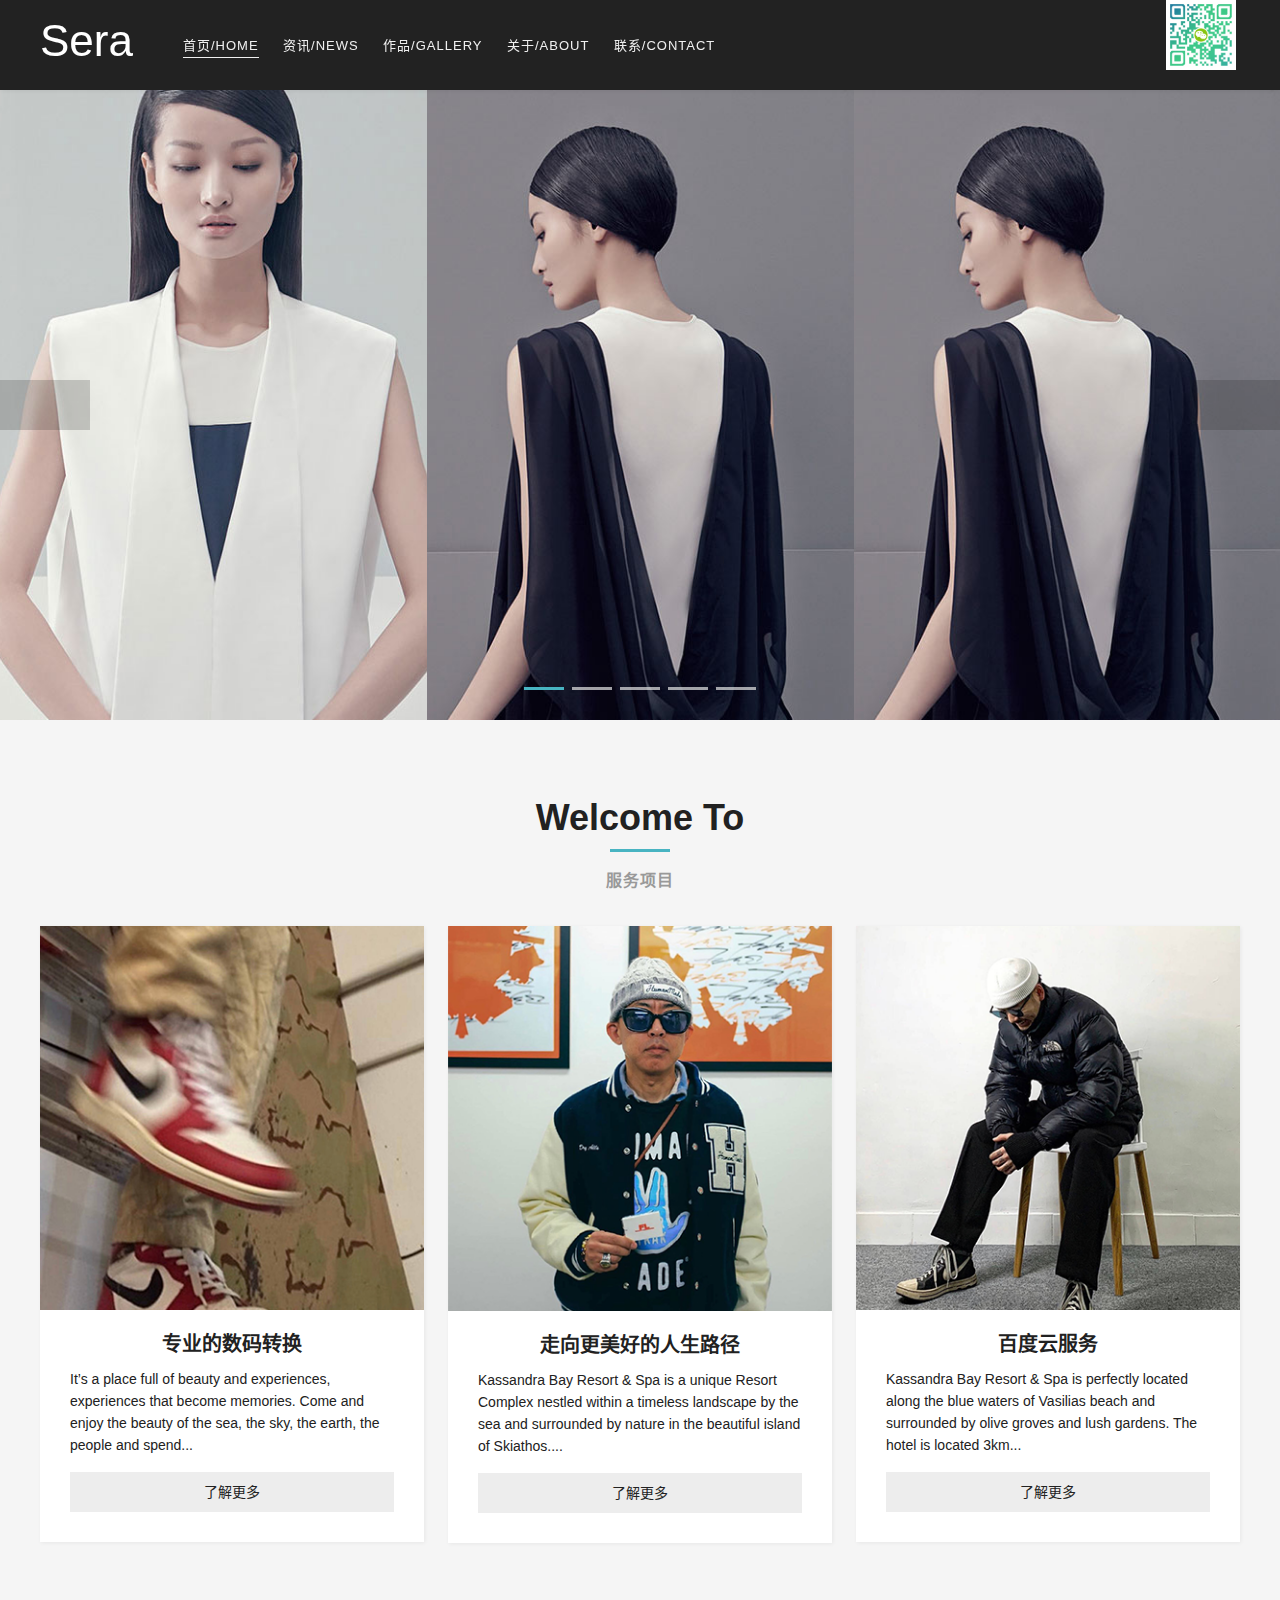
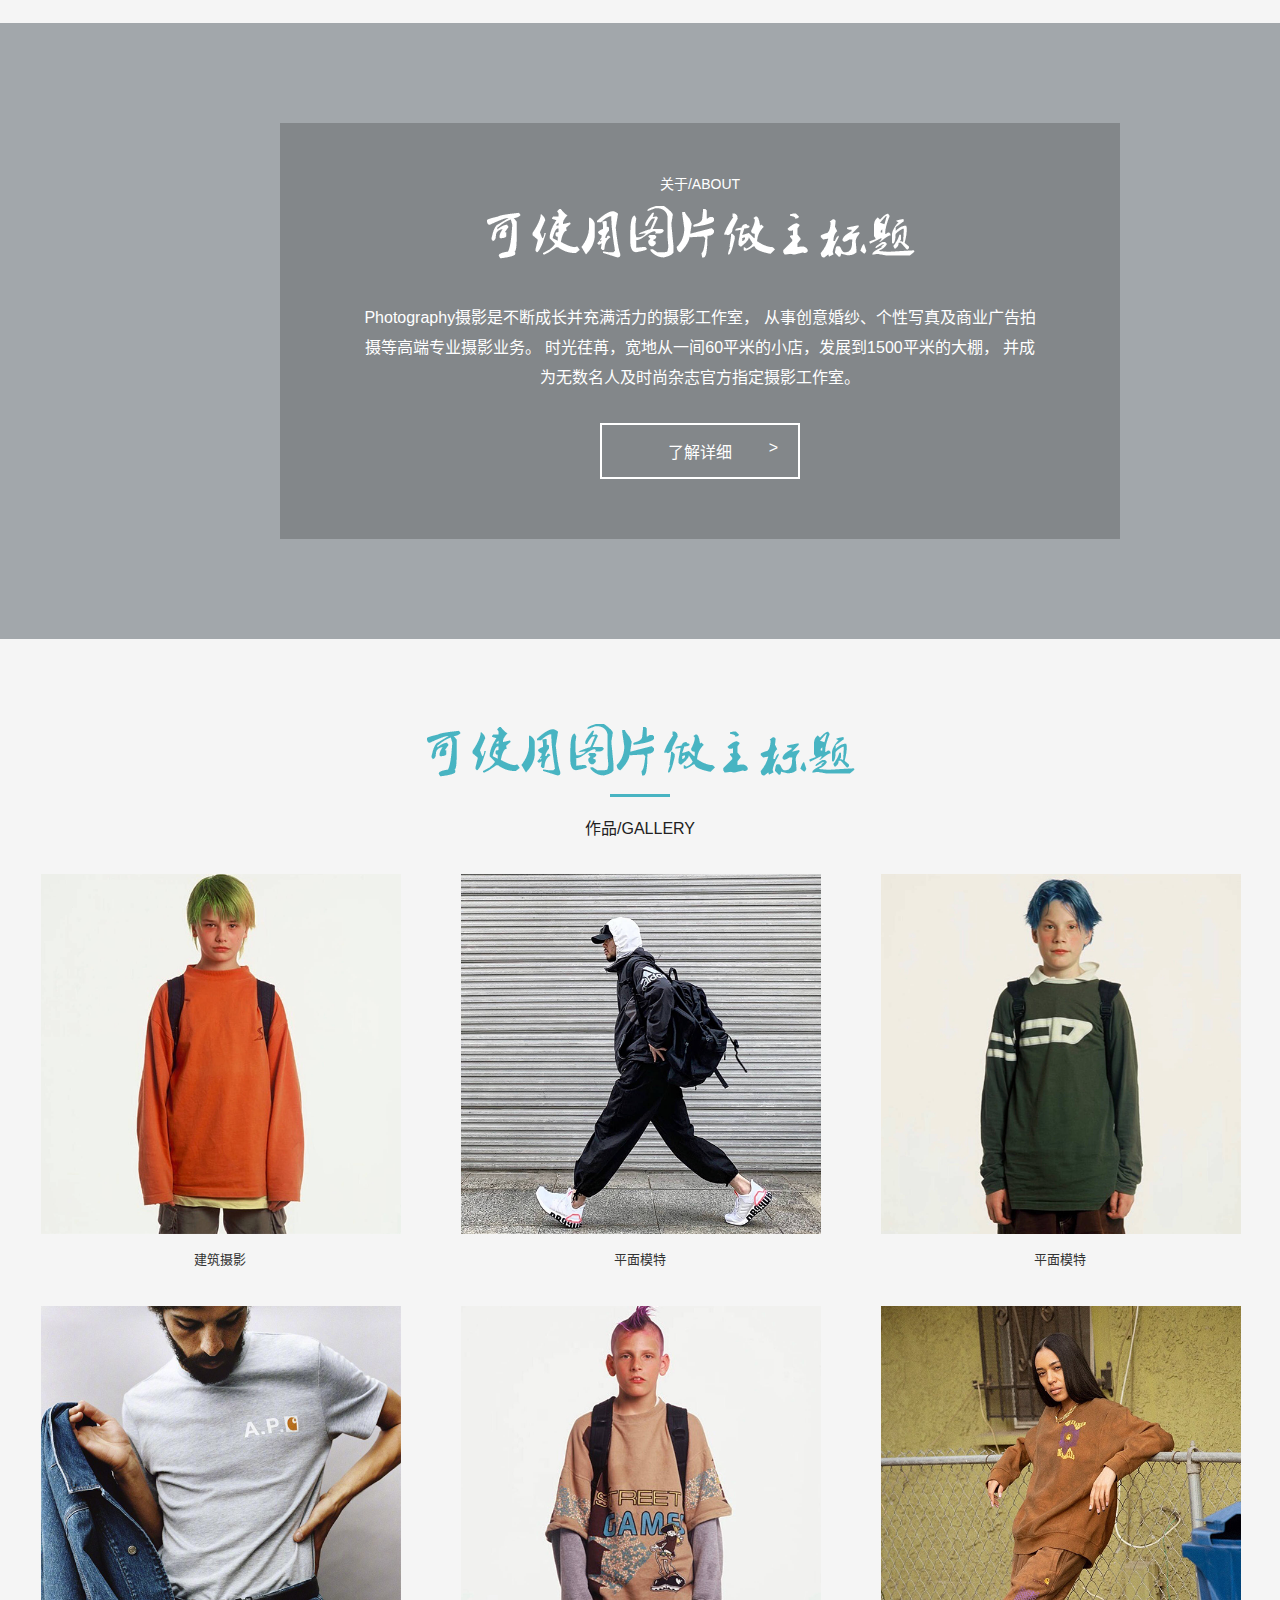
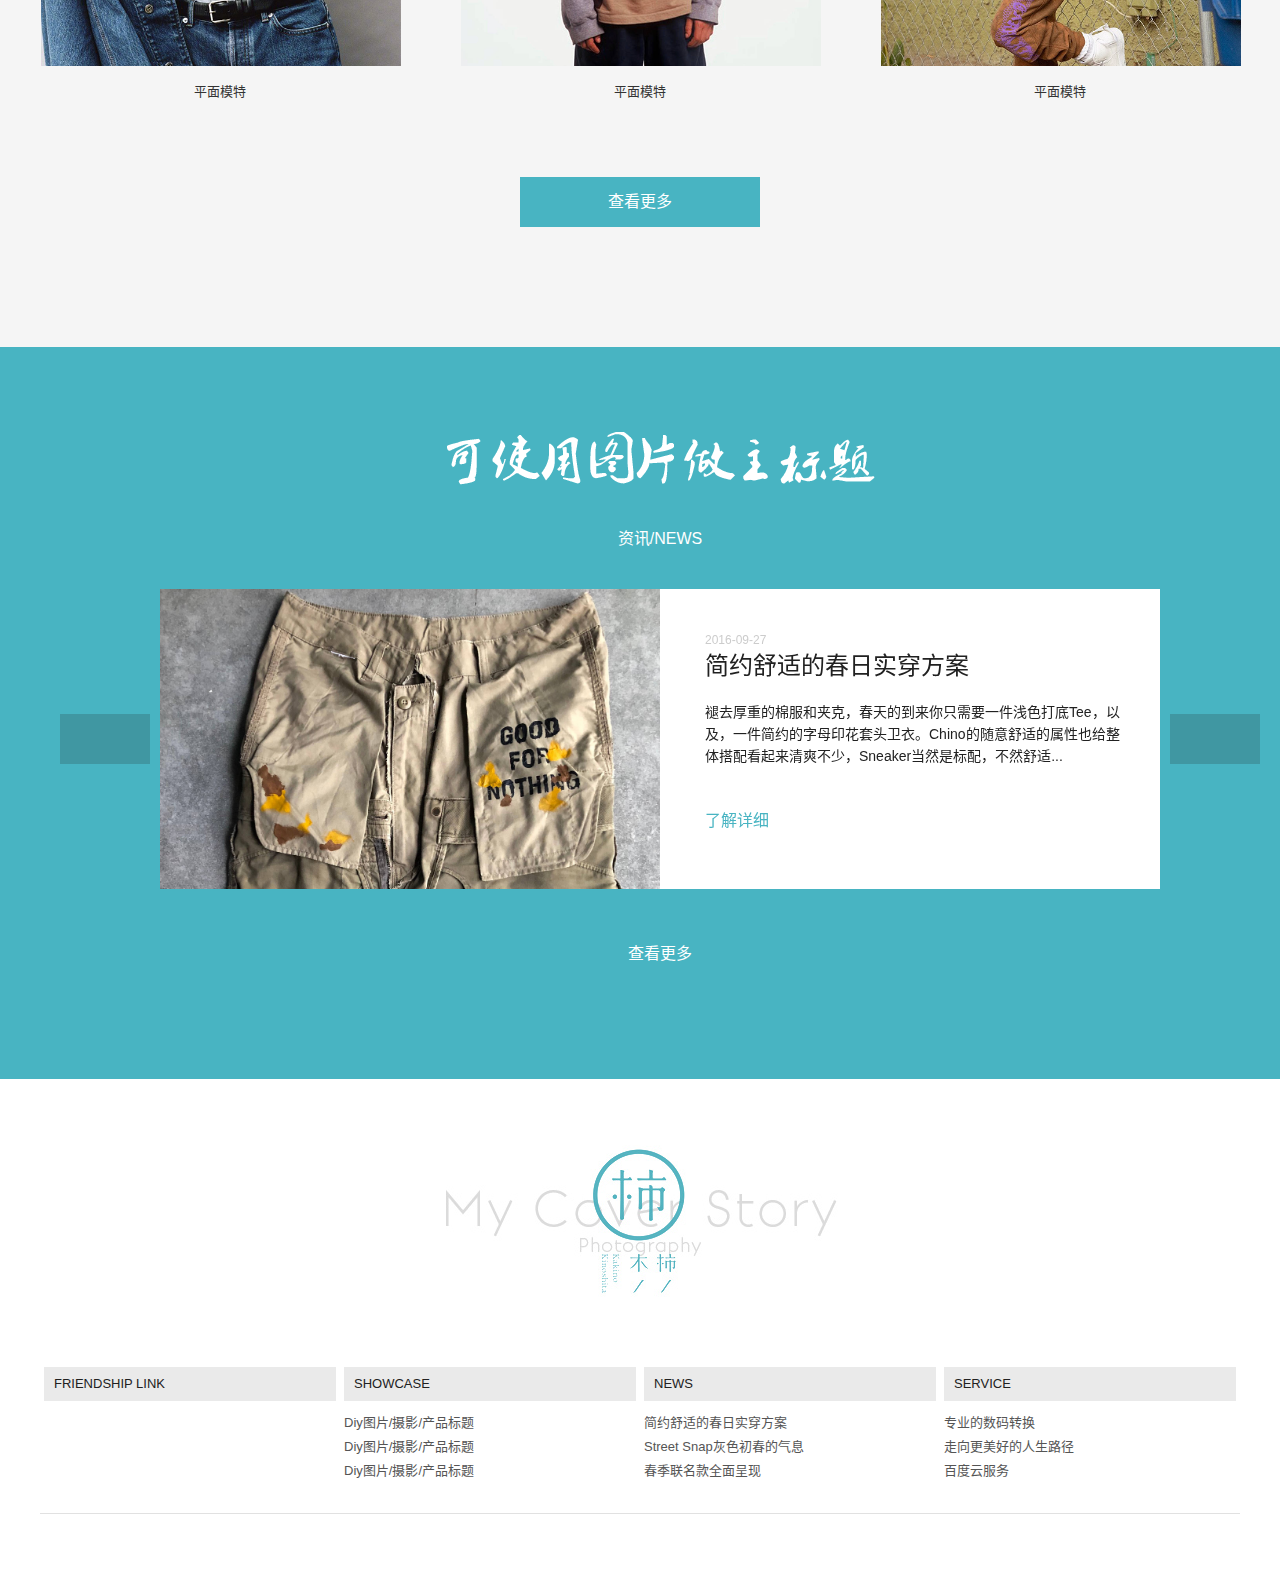
==== index.htm @ 447a681f "11" ====
<html>
	<!DOCTYPE html>
	<html lang="zh-cn">

	<head>
		<meta charset="utf-8">
		<meta content="telephone=no" name="format-detection" />
		<meta content="email=no" name="format-detection" />
		<meta name="apple-mobile-web-app-capable" content="yes" />
		<meta name="generator" content="Maker Cloud">
		<meta name="viewport" content="width=device-width, initial-scale=1.0, minimum-scale=1.0, maximum-scale=1.0, user-scalable=no" />
		<title>响应式服装广告设计模特艺术展示类(自适应手机端)</title>
		<meta name="description" content="">
		<meta name="keywords" content="">
		<meta name="author" content="order by dede58.com" />
		<link rel="shortcut icon" href="favicon.ico" />
		<link rel="stylesheet" href="style/style.css">
		<link rel="stylesheet" href="style/slick.css">
		<style type="text/css">
			a,
			.section_title_1 .setting span,
			a.more,
			.side_box .section_title_1>p,
			.form .section_title_1>p,
			.catg_hide p,
			.list_text a:hover p,
			.catg_name a:hover,
			.foot_extend a:hover,
			.gallery_box:hover span {
				color: #48b4c2;
			}
			
			.section_title_1 .setting span:after,
			.btn_1 a:hover,
			.catg_hide,
			a.btn_contact:hover,
			.form input:focus,
			.form textarea:focus {
				border-color: #48b4c2;
			}
			
			.home .section_title_3>p:after,
			.home .section_title_1>p:after,
			.slick-dots li.slick-active button,
			.alpha_bg,
			.btn_1 a:after,
			.gallery_box:hover:before,
			.btn_2 a,
			.catg_name a.on,
			a.btn_2:before,
			.page_on a,
			a.btn_contact:hover,
			.formBtn button:hover,
			.service_box_text p a:hover {
				background-color: #48b4c2;
			}
			
			.header {
				background-color: #222;
			}
			
			.nav li a,
			.header_info p,
			.header_info p a {
				color: #f0f0f0;
			}
			
			.on a {
				border-color: #f0f0f0;
			}
		</style>
		<script src="js/jquery1.9.js"></script>
		<script src="js/slick.min.js"></script>
		<script src="js/scrollReveal.js"></script>
		<script src="js/main.js"></script>
		<!--[if IE 8]>
	<script src="js/skin/js/background-size.js"></script>	<script src="js/skin/js/selectivizr.js"></script>	<![endif]-->

	</head>

	<body>
		<div class="slider">
			<div class="item" style="background-image: url(images/1-16092G514380-L.jpg)">
				<a target="_blank" href=""></a>
			</div>
			<div class="item" style="background-image: url(images/1-16092G513550-L.jpg)">
				<a target="_blank" href=""></a>
			</div>
			<div class="item" style="background-image: url(images/1-16092G513550-L.jpg)">
				<a target="_blank" href=""></a>
			</div>
			<div class="item" style="background-image: url(images/1-16092G514190-L.jpg)">
				<a target="_blank" href=""></a>
			</div>
			<div class="item" style="background-image: url(images/1-16092G513550-L.jpg)">
				<a target="_blank" href=""></a>
			</div>
		</div>
		<!-- 幻灯片结束 -->

		<div class="header">

			<div class="nav">
				<div class="logo">
					<a href="index.htm"><!--<img src="images/logo.png">-->
						<p style="font-size: 44px;font-family: arial;color: #fff;margin-top: 30px;">Sera</p>
					</a>
				</div>
				<div class="nav_icon"></div>
				<div class="side_close"></div>
				<ul>
					<li class='on'>
						<a href="index.htm" target="_self">首页/HOME</a>
					</li>

					<li>
						<a href="index-1.htm" target="_self">资讯/NEWS</a>
					</li>

					<li rel='dropmenu2'>
						<a href="index-2.htm" target="_self">作品/GALLERY</a>
					</li>

					<li rel='dropmenu3'>
						<a href="index-3.htm" target="_self">关于/ABOUT</a>
					</li>

					<li>
						<a href="index-4.htm" target="_self">联系/CONTACT</a>
					</li>

					<li>
						<a style="color: #48b4c2;" href="#"></a>
					</li>
				</ul>
				<div class="header_info">
					<p><img src="images/code.jpg" /></p>
				</div>
			</div>
		</div>
		<div class="h_100"></div>

		<div class="content">
			<div class="section home">
				<div class="section_title_1" data-scroll-reveal>
					<p>Welcome To</p>
					<div class="setting">
						<p>服务项目</p>
					</div>
				</div>
				<div class="service_box" data-scroll-reveal> <img src="images/1.png">
					<div class="service_box_text">
						<h4>专业的数码转换</h4>
						<p>It’s a place full of beauty and experiences, experiences that become memories. Come and enjoy the beauty of the sea, the sky, the earth, the people and spend...
							<a href="6.html">了解更多</a>
						</p>
					</div>
				</div>
				<div class="service_box" data-scroll-reveal> <img src="images/2.png">
					<div class="service_box_text">
						<h4>走向更美好的人生路径</h4>
						<p>Kassandra Bay Resort & Spa is a unique Resort Complex nestled within a timeless landscape by the sea and surrounded by nature in the beautiful island of Skiathos....
							<a href="7.html">了解更多</a>
						</p>
					</div>
				</div>
				<div class="service_box" data-scroll-reveal> <img src="images/12.png">
					<div class="service_box_text">
						<h4>百度云服务</h4>
						<p>Kassandra Bay Resort & Spa is perfectly located along the blue waters of Vasilias beach and surrounded by olive groves and lush gardens. The hotel is located 3km...
							<a href="8.html">了解更多</a>
						</p>
					</div>
				</div>
			</div>
			<!-- section结束 -->

			<!-- 关于 -->
			<div class="section_2 home home_about">
				<div class="bg_blur" style="background-image:url(images/about.jpg)" data-parallax-background "-inertia=-0.3-" 0.3 ""></div>
				<div class="section_2_cell">
					<div class="section_2_left">
						<div class="section_title_2" data-scroll-reveal>
							<p>关于/ABOUT</p>
							<div class="setting"><img src="images/title1.png" /></div>
						</div>
						<div class="section_2_brief" data-scroll-reveal>
							<p>Photography摄影是不断成长并充满活力的摄影工作室， 从事创意婚纱、个性写真及商业广告拍摄等高端专业摄影业务。 时光荏苒，宽地从一间60平米的小店，发展到1500平米的大棚， 并成为无数名人及时尚杂志官方指定摄影工作室。</p>
						</div>
						<div class="btn_1">
							<a href="index-3.htm">了解详细</a>
						</div>
					</div>
				</div>
			</div>
			<!-- section2结束 -->

			<!-- 画廊 -->

			<div class="section home">
				<div class="section_title_1" data-scroll-reveal="" data-scroll-reveal-id="7" data-scroll-reveal-initialized="true" data-scroll-reveal-complete="true">
					<p><img src="images/title2.png"></p>
					<div class="setting">作品/GALLERY</div>
				</div>
				<div class="gallery_list" data-scroll-reveal="" data-scroll-reveal-id="8" data-scroll-reveal-initialized="true" data-scroll-reveal-complete="true">
					<div class="gallery_box"> <img src="images/124.png"> <span>建筑摄影</span>
						<a href="17.html"></a>
					</div>
					<div class="gallery_box"> <img src="images/2544.png"> <span>平面模特</span>
						<a href="16.html"></a>
					</div>
					<div class="gallery_box"> <img src="images/4547.png"> <span>平面模特</span>
						<a href="15.html"></a>
					</div>
					<div class="gallery_box"> <img src="images/7877.png"> <span>平面模特</span>
						<a href="14.html"></a>
					</div>
					<div class="gallery_box"> <img src="images/74567.png"> <span>平面模特</span>
						<a href="13.html"></a>
					</div>
					<div class="gallery_box"> <img src="images/78744.png"> <span>平面模特</span>
						<a href="11.html"></a>
					</div>
				</div>
				<div class="btn_2">
					<a href="index-2.htm">查看更多</a>
				</div>
			</div>
			<!-- 新闻 -->

			<div class="section_2 bg_light home">
				<div class="alpha_bg" style="background-image:url(images/1.jpg)" data-parallax-background "-inertia=-0.2-" 0.2 ""></div>
				<div class="section_2_cell">
					<div class="section_title_3" data-scroll-reveal>
						<p><img src="images/title1.png" /></p>
						<div class="setting">资讯/NEWS</div>
					</div>
					<div id="news_slider" style="height:300px;" class="owl-carousel" data-scroll-reveal>
						<div class="list_item">
							<div class="list_text">
								<p class="time_1">2016-09-27</p>
								<a href="12.html">
									<p class="list_title">简约舒适的春日实穿方案</p>
								</a>
								<div class="list_brief">
									<p>褪去厚重的棉服和夹克，春天的到来你只需要一件浅色打底Tee，以及，一件简约的字母印花套头卫衣。Chino的随意舒适的属性也给整体搭配看起来清爽不少，Sneaker当然是标配，不然舒适...
								</div>
								<div class="more_2">
									<a href="12.html">了解详细</a>
								</div>
							</div>
							<div class="list_img">
								<a href="12.html"><img src="images/424.jpg"></a>
							</div>
						</div>
						<!-- item-end -->
						<div class="list_item">
							<div class="list_text">
								<p class="time_1">2016-09-27</p>
								<a href="10.html">
									<p class="list_title">Street Snap灰色初春的气息</p>
								</a>
								<div class="list_brief">
									<p>如果说初春是万物复苏，太鲜艳太春天的颜色巴打驾驭不了，那么刚刚好的灰色给即将来临的暖春做了一道铺垫，一样不冷也不热的颜色穿上身上也会觉得十分舒适。 除了黑白两色，就...
								</div>
								<div class="more_2">
									<a href="10.html">了解详细</a>
								</div>
							</div>
							<div class="list_img">
								<a href="10.html"><img src="images/425.jpg"></a>
							</div>
						</div>
						<!-- item-end -->
						<div class="list_item">
							<div class="list_text">
								<p class="time_1">2016-09-27</p>
								<a href="9.html">
									<p class="list_title">春季联名款全面呈现</p>
								</a>
								<div class="list_brief">
									<p>Vans Liberty 2015 年春季联名款已全面呈现，此次Liberty 和Vans 的春季联名更加迎合季节特点，此次系列依然用了Vans的经典鞋型Era、Authentic和Slip-On 作为蓝本打造，搭配出四双鞋款，其中两双...
								</div>
								<div class="more_2">
									<a href="9.html">了解详细</a>
								</div>
							</div>
							<div class="list_img">
								<a href="9.html"><img src="images/4254.jpg"></a>
							</div>
						</div>
						<!-- item-end -->
					</div>
					<div class="btn_2">
						<a href="index-1.htm">查看更多</a>
					</div>
				</div>
				<!-- section2结束 -->
			</div>
		</div>

		<!-- END -->
		<div class="footer">
			<div class="footer_cell">

				<div class="foot_extend cf">
					<div class="foot_img">
						<!--下面img标签里填写底部图片地址-->
						<img src="images/dd.jpg" />
					</div>

					<!--修改下方每个条目href的#可跳转链接地址   如果只有3列，修改for4为for3-->
					<div class="foot_box for4">
						<p>FRIENDSHIP LINK</p>

					</div>
					<div class="foot_box for4">
						<p>SHOWCASE</p>
						<a href="17.html">Diy图片/摄影/产品标题</a>
						<a href="16.html">Diy图片/摄影/产品标题</a>
						<a href="15.html">Diy图片/摄影/产品标题</a>

					</div>
					<div class="foot_box for4">
						<p>NEWS</p>
						<a href="12.html">简约舒适的春日实穿方案</a>
						<a href="10.html">Street Snap灰色初春的气息</a>
						<a href="9.html">春季联名款全面呈现</a>

					</div>
					<div class="foot_box for4">
						<p>SERVICE</p>
						<a href="6.html">专业的数码转换</a>
						<a href="7.html">走向更美好的人生路径</a>
						<a href="8.html">百度云服务</a>

					</div>
				</div>

			</div>

		</div>
		<script type='text/javascript' src="js/smoothscroll.js"></script>

	</body>

	</html>
---- style/style.css ----
/* 织梦58（dede58.com）做最好的织梦整站模板下载网站 */
@charset "utf-8";
@font-face {
	font-family: 'tt';
	src: url('tt7.woff') format('woff');
}
/*@font-face { 
	font-family: 'blank'; 
	src:url('shua.woff') format('woff');
}*/
.gallery_box>span i, .title_3 i {
	display: none;
}
* {
	margin: 0;
	padding: 0
}
img {
	border: none;
	border: 0;
	vertical-align: middle;
	max-width: 100%;
	max-height: 100%
}
iframe {
	max-width: 100%;
	margin: 20px 0;
}
@media (max-width: 1023px) {
iframe {
	height: auto;
	width: auto;
}
}
html {
	font-size: 100%
}
body {
	position: relative;
	color: #212121;
	font-family: 'tt', Arial, '微软雅黑';
	background-color: #f5f5f5;
}
ul {
	list-style-type: none;
}
a {
	color: #4f79c5;
	text-decoration: none;
	border: none;
}
p {
	font-size: 14px;
	line-height: 22px;
}
h2 {
	font-size: 36px;
	line-height: 48px;
}
h3 {
	font-size: 30px;
	line-height: 40px;
}
h4 {
	font-size: 25px;
	line-height: 28px;
}
h5 {
	font-size: 18px;
	line-height: 22px;
}
 @media screen and (max-width: 960px) {
h2 {
	font-size: 24px;
	line-height: 24px;
}
h3 {
	font-size: 18px;
	line-height: 18px;
}
h4 {
	font-size: 16px;
	line-height: 16px;
}
h5 {
	font-size: 14px;
	line-height: 16px;
}
}
pre {
	white-space: pre-wrap!important;
}
.content {
	position: relative;
	margin: 0 auto;
	margin-top: 30px;
	/*background-color: #ccc;*/
	box-sizing: border-box;
}
.h_100 {
	position: relative;
	height: 90px;/*display: none;*/
}
.slider~.h_100 {
	display: none;
}
/*--------------------------------------------slider----------------------------------------------*/
.slider {
	margin-top: 90px;
}
.slider .item {
	position: relative;
	background: #ccc;
	color: #FFF;
	text-align: center;
	background-size: cover;
	background-position: 50%;/*transition: 0.4s;*/
}
.slider .item {
	transition: 0.4s;/*	-webkit-filter: contrast(1);
	-ms-filter: contrast(1);
	filter: contrast(1);*/
}
.slider .item:hover {
	-webkit-filter: contrast(1.2);
	-ms-filter: contrast(1.2);
	filter: contrast(1.2);
}
.slider .item a {
	position: absolute;
	width: 100%;
	height: 100%;
	left: 0;
	top: 0;
	background-color: #fff;
	opacity: 0;
	filter: Alpha(opacity=0);
	z-index: 8;
}
.slider .item span {
	display: none;
	position: absolute;
	bottom: 100px;
	left: 0;
	width: 100%;
	text-align: center;
	color: #ccc;
	font-size: 30px;
	font-family: "tt", Arial, 'MingLiU', '微软雅黑';
}
.slick-prev, .slick-next {
	position: absolute;
	width: 90px;
	height: 50px;
	top: 50%;
	margin-top: -25px;
	overflow: hidden;
	text-indent: 999px;
	background: transparent;
	border: none;
	outline: none;
	z-index: 10;
	cursor: pointer;/*display: none;*/
}
.slick-prev {
	left: 0;
	background-image: url(../images/s_prev2.png)\9;
}
.slick-next {
	right: 0;
	background-image: url(../images/s_next2.png)\9;
}
.slick-prev:before, .slick-next:before {
	content: "";
	position: absolute;
	width: 100%;
	height: 100%;
	top: 0;
	left: 0;
	top: -17px\0;
	background-size: 100%;
	background-position: 0;
	z-index: 9;
}
.slick-prev:before {
	background-image: url(../images/s_prev.png);
}
.slick-next:before {
	background-image: url(../images/s_next.png);
}
.slick button {
	border: 0;
}
.slick-prev:after, .slick-next:after {
	content: "";
	display: none\9;
	position: absolute;
	background-color: #212121;
	width: 100%;
	height: 100%;
	top: 0;
	left: 0;
	opacity: 0.2;
	transition: 0.4s;
	z-index: 0;
}
.slick-dots {
	position: absolute;
	width: 100%;
	text-align: center;
	bottom: 20px;
}
.slick-dots li {
	display: inline-block;
	margin: 0 4px;
	padding: 10px 0;
}
.slick-dots li button {
	position: relative;
	text-indent: 999px;
	width: 40px;
	height: 3px;
	top: 0;
	font-size: 0;
	background: transparent;
	border: none;
	outline: none;
	background-color: #e6e6e6;
	opacity: 0.7;
	filter: Alpha(opacity=70);
	cursor: pointer;
	transition: 0.3s;
}
.slick-dots li.slick-active button {
	opacity: 1;
	background-color: #4f79c5;
	filter: Alpha(opacity=100);
}
 @media screen and (min-width: 1024px) {
.slick-prev:hover:after, .slick-next:hover:after {
	opacity: 0.8;
	filter: Alpha(opacity=80);
}
.slick-dots:hover li button {
	height: 12px;
	top: -4px;
}
}
/*--------------------------------------------头部---------------------------------------------*/
.header {
	position: fixed;
	top: 0;
	left: 0;
	height: 90px;
	width: 100%;
	background-color: #f7f7f8;
	/*border-bottom: 1px solid #ccc;*/
	/*border-bottom: 1px solid rgba(0,0,0,.09);*/
	box-shadow: 1px 1px 4px rgba(11,11,11,.06);
	color: #fff;
	z-index: 99;/*transition: 0.4s;*/
	/*-webkit-transform: translateZ(0);*/
}
.nav {
	position: relative;
	width: 1200px;
	height: 90px;
	line-height: 90px;
	margin: 0 auto;
	z-index: 999;
}
.logo {
	position: relative;
	left: 0;
	top: 0;
	height: 90px;
	float: left;
}
.logo img {
	max-height: 70%;
}
.nav ul {
	position: relative;
	left: 50px;
	float: left;
	z-index: 999;/*-webkit-transform: translateZ(0);*/
}
.nav li {
	position: relative;
	display: inline;
	padding-right: 20px;
	z-index: 999;
}
.nav li a {
	position: relative;
	font-size: 13px;
	color: #000;
	letter-spacing: 1px;
	opacity: 1;
	/*transition: 0.4s;*/
	padding-bottom: 4px;
	font-family: 'blank', 'tt', Arial, '微软雅黑';
	z-index: 999;
}
.on a {
	border-bottom: 1px solid #fff;
}
/*.nav li:after{
	content: "";
	display: inline;
	position: absolute;
	top: 50%;right: 8px;
	width: 1px;height: 12px;
	margin-top: -6px;
	background-color: #a3a3a8;
	opacity: 0.4;
	filter: Alpha(Opacity=40);
}
.nav li:last-child:after{
	display: none;
}*/

.header_info {
	position: absolute;
	right: 4px;
}
.header_info img {
	max-height: 70px;
}
.header_info p {
	line-height: 90px;
	font-size: 12px;
	color: #999;
	font-family: 'blank', 'tt', Arial, '微软雅黑';
	font-weight: 700;
}
.header_info a {
	color: #212121;
	padding: 2px 0;
	border-bottom: 1px solid #fff;
}
.side_close {
	display: none;
	position: fixed;
	right: 0;
	left: 0;
	top: 0;
	bottom: 0;
	background-image: url(../images/btn_side-close.png);
	background-repeat: no-repeat;
	background-position: 95% 2%;
	background-color: rgba(0,0,0,.9);
	z-index: 998;
	-webkit-transform: translateZ(0);
	transition: 0s;
}
.nav_icon {
	display: none;
	position: absolute;
	right: 10px;
	top: 0;
	width: 50px;
	height: 50px;
	background-image: url(../images/nav-icon.png);
	background-repeat: no-repeat;
	background-size: 100%;
	z-index: 99;
}
 @media screen and (min-width: 1024px) {
.nav li a:hover {
	opacity: 0.4;
	filter: Alpha(opacity=40);
}
}
/*--------------------------------------------服务----------------------------------------------*/
.section {
	position: relative;
	width: 1200px;
	margin: 50px auto;
	margin-bottom: 60px;
}
.section_title_1 {
	position: relative;
	margin: 10px 0;
	box-sizing: border-box;
}
.section_title_1 .setting {
	position: relative;
	padding: 4px 0;
	margin-bottom: 20px;
}
.section_title_1 .setting span {
	position: relative;
	color: #4f79c5;
	font-size: 30px;
	font-family: "tt", Arial, 'MingLiU';/*text-transform: uppercase;*/
}
.section_title_1 .setting span:after {
	content: "";
	display: block;
	position: absolute;
	padding: 4px 0;
	width: 100%;
	border-bottom: 1px solid #4f79c5;
	z-index: 1;
}
.section_title_1 .setting a {
	position: absolute;
	right: 0;
}
.section_title_1 .setting:after {
	content: "";
	display: block;
	position: absolute;
	padding: 4px 0;
	width: 100%;
	border-bottom: 1px solid #eaeaea;
	z-index: 0;
}
.home {
	margin-top: 80px;
}
.home .section_title_1 {
	text-align: center;
}
.home .section_title_1 .setting:after {
	display: none;
}
.home .section_title_1>p:after, .home .section_title_3>p:after {
	content: "";
	position: absolute;
	left: 50%;
	bottom: -16px;
	margin-left: -30px;
	width: 60px;
	height: 3px;
	background-color: #000;
}
.home .section_title_1>p, .home .section_title_3>p {
	position: relative;
	font-size: 36px;
	line-height: 36px;
	margin-bottom: 30px;
	font-family: 'blank', 'tt', Arial, '微软雅黑';
	font-weight: 700;
}
.home .section_title_1 .setting p, .home .section_title_3 .setting p {
	font-size: 16px;
	color: #999;
	letter-spacing: 1px;
	font-family: 'blank', 'tt', Arial, '微软雅黑';
	font-weight: 700;
}
.home .section_title_3 p {
	color: #fff;
}
.service_box {
	position: relative;
	width: 32%;
	float: left;
	margin-right: 2%;
	margin-top: 10px;
	box-shadow: 1px 1px 4px rgba(11,11,11,.06);
	background-color: #fff;
	box-sizing: border-box;
}
.service_box:last-child {
	margin: 0;
	margin-top: 10px;
}
.service_box img {
	width: 100%;
	-webkit-filter: contrast(1);
	transition: 0.3s;
	opacity: 1;
}
.service_box_text {
	min-height: 150px;
	padding: 20px 30px;
	box-sizing: border-box;
}
.service_box_text h4 {
	text-align: center;
	font-size: 20px;
	margin-bottom: 10px;
}
/*.service_box_text h4:before{
	content: "";
	position: relative;
	display: inline-block;
	height: 16px;width: 6px;
	background-color: #4f79c5;
	margin-right: 5px;
	top: 2px;
}*/
.service_box_text p {
	/*	max-height: 70px;
	overflow: hidden;*/
	margin-bottom: 10px;
}
.section:after, .section_2_cell:after, .list_item:after, .footer_cell:after, .second_page:after, .side_contact:after, .foot_extend:after, .gallery_list:after {
	content: "";
	display: block;
	height: 0;
	clear: both;
}
.service_box_text p a {
	position: relative;
	margin-top: 16px;
	margin-bottom: 10px;
	display: block;
	font-size: 14px;
	color: #222;
	width: 100%;
	height: 40px;
	line-height: 40px;
	background-color: #EDEDED;
	text-align: center;
	transition: 0.3s;
}
.service_box_text p a:hover {
	background-color: #000;
	color: #fff;
}
/*--------------------------------------------about----------------------------------------------*/

.section_2 {
	position: relative;
	background-color: #a2a7ab;
	min-height: 360px;
	padding: 60px;
	padding-top: 80px;
	box-sizing: border-box;
}
.section_2.home_about {
	padding: 100px;
}
.bg_blur {
	position: absolute;
	top: 0;
	left: 0;
	width: 100%;
	height: 100%;
	background-image: url(../images/blur.jpg);
	background-size: cover;
	background-attachment: fixed;
	background-position-x: center !important;
	/*opacity: 0.4;*/
	z-index: 1;
}
@media screen and (max-device-width: 1024px) {
.bg_blur {
	background-attachment: scroll;
}
}
.bg_light {
	/*position: absolute;*/
	width: 100%;
	background-color: #f7f7f8 !important;
	z-index: 1;
}
.alpha_bg {
	position: absolute;
	width: 100%;
	height: 100%;
	top: 0;
	left: 0;
	background-image: url(../images/blur.jpg);
	background-size: cover;
	background-attachment: fixed;
	opacity: 1;
	z-index: 1;
}
.section_2_brief p {
	white-space: pre-line;
	font-size: 16px;
	line-height: 30px;
}
.section_2_cell {
	position: relative;
	width: 1200px;
	margin: 0 auto;
	z-index: 4;
}
.section_2_left {
	position: relative;
	/*float: left;*/
	text-align: center;
	width: 70%;
	margin: 0 auto;
	color: #fff;
	background: rgba(11,11,11,.2);
	padding: 30px 80px;
	z-index: 10;
	box-sizing: border-box;
}
.section_title_2 .setting {
	margin-top: 6px;
}
.section_title_2 .setting span {
	position: relative;
	padding-top: 10px;
	font-size: 36px;
	font-family: 'blank', Arial, '微软雅黑';
	font-weight: 700;
}
/*.section_title_2 .setting span:after{
	content: "";
	display: block;
	position: absolute;
	width: 50px;height: 2px;
	bottom: -16px;left: 0;
	background-color: #fff;
}*/
.section_title_2 {
	margin-top: 20px;
	margin-bottom: 40px;
}
.btn_1 a {
	position: relative;
	display: block;
	padding: 14px;
	margin: 30px auto;
	width: 200px;
	color: #fff;
	border: 2px solid #fff;
	z-index: 2;
	transition: 0.4s;
	box-sizing: border-box;
}
.btn_1 a:before {
	content: ">";
	display: inline-block;
	position: absolute;
	right: 20px;
}
.btn_1 a:after {
	content: "";
	position: absolute;
	width: 0;
	height: 100%;
	top: 0;
	left: 0;
	background-color: #4f79c5;
	z-index: -1;
	transition: 0.2s;
}
.section_2_right {
	position: relative;
	width: 48%;
	float: right;
	overflow: hidden;
	z-index: 3;
}
.section_2_right img {
	width: 100%;
	transform: scale(1);
	-webkit-filter: contrast(1);
	transition: 0.4s;
}
 @media screen and (min-width: 1024px) {
.btn_1 a:hover:after {
	width: 100%;
}
.btn_1 a:hover {
	border-color: #4f79c5;
}
.section_2_right:hover img {
	transform: scale(1.1);
	-webkit-filter: contrast(1.2);
}
a.more:hover {
	color: #222;
}
}
/*--------------------------------------gallery------------------------------------------*/
a.more {
	position: absolute;
	color: #555;
	right: 0;
	z-index: 9;
}
.gallery_list {
	padding-top: 10px;
}
.gallery_box {
	position: relative;
	float: left;
	width: 30%;
	margin-right: 5%;
	margin-bottom: 30px;
	/*background-color: #fff;*/
	/*overflow: hidden;*/
	box-sizing: border-box;
}
.gallery_box:nth-child(3n) {
	margin-right: 0;
}
.gallery_box img {
	border: 1px solid transparent;
	width: 100%;
	transition: 0.4s;
}
.gallery_box span {
	position: relative;
	font-size: 13px;
	display: block;
	margin-top: 10px;
	text-align: center;
	height: 30px;
	line-height: 30px;
	color: #333;
	z-index: 5;
	transition: 0.4s;
}
/*.gallery_box:after,.gallery_box:before{
	content: "";
	display: inline-block;
	position: absolute;
	left: 0;
	bottom: 0;
	height: 30px;width: 100%;
	background-color: #f0f0f0;
	opacity: 0.4;
	filter: progid:DXImageTransform.Microsoft.Alpha(opacity=40);
	z-index: 2;
	transition: 0.3s;
}
.gallery_box:before{
	height: 0;
	z-index: 4;
}*/
.gallery_box a {
	position: absolute;
	width: 100%;
	height: 100%;
	left: 0;
	top: 0;
	background-color: #fff;
	opacity: 0;
	filter: Alpha(opacity=0);
	z-index: 9;
}
@media screen and (min-width: 1024px) {
/*	.gallery_box:hover:before{
		background-color: #4f79c5;
		height: 30px;
		opacity: 0.95;
		filter: Alpha(opacity=80);
	}*/
.gallery_box:hover img {
	opacity: 0.7;/*-webkit-filter: contrast(2);
	     -moz-filter: contrast(2);
	     -o-filter: contrast(2);
	     -ms-filter: contrast(2);
	     filter: contrast(2);*/
/*	     -webkit-filter: brightness(2);
	     -moz-filter: brightness(2);
	     -o-filter: brightness(2);
	     -ms-filter: brightness(2);
	     filter: brightness(2); */
}
}
/*--------------------------------------news------------------------------------------*/

.section_title_3 {
	text-align: center;
}
.section_title_3 p {
	color: #111;
}
.section_title_3 span {
	position: relative;
	color: #212121;
	font-size: 30px;
	font-family: "tt", Arial, 'MingLiU';
}
.section_title_3 .setting {
	padding-top: 6px;
}
.home .section_title_3 .setting {
	color: #fff;
}
#news_slider {
	margin: 40px 0;
}
.list_item {
	position: relative;
	width: 1000px;
	margin: 0 100px;
	background-color: #fff;
	background-color: rgba(255,255,255,1);/*transition: 0.3s;*/
}
.list_img {
	position: relative;
	width: 50%;
	float: left;
	overflow: hidden;
	z-index: 9;
}
.list_img img {
	width: 100%;
	transform: scale(1);
	transition: 0.4s;
}
.list_text {
	position: relative;
	width: 49.5%;
	float: right;
	padding: 40px;
	box-sizing: border-box;
}
p.time_1 {
	font-size: 12px;
	color: #ccc;
}
.list_text a p {
	color: #212121;
	font-size: 24px;
	/*font-family: Arial,'MingLiU';*/
	line-height: 30px;
	margin-bottom: 20px;
}
.list_brief p {
	max-height: 90px;
	overflow: hidden;
	white-space: pre-line;
}
.more_2 {
	position: relative;
	padding-top: 40px;
	z-index: 9;
}
.list_item > a {
	position: absolute;
	width: 100%;
	height: 100%;
	top: 0;
	left: 0;
	background-color: #fff;
	opacity: 0;
	filter: alpha(opacity=0);
	z-index: 8;
}
#news_slider .slick-dots li {
	/*bottom: -40px;*/
	display: none;
}
.btn_2 {
	margin: 40px;
}
.btn_2 a {
	position: relative;
	display: block;
	font-size: 16px;
	color: #fff;
	width: 240px;
	height: 50px;
	line-height: 50px;
	left: 50%;
	margin-left: -120px;
	background-color: #4f79c5;
	text-align: center;
	transition: 0.3s;
}
.side_r .list_item {
	width: 100%;
	margin: 0;
	margin-bottom: 30px;
	padding-bottom: 30px;
	border-bottom: 1px solid #eaeaea;
}
.news_ .setting {
	margin-bottom: 36px;
}
.side_r .section_title_1 {
	margin: 0;
}
.side_r .list_text {
	padding-top: 0;
	padding-right: 0;
}
/*.side_r .setting{display: none;}*/

@media screen and (min-width: 1024px) {
.list_text a:hover p {
	color: #4f79c5;
}
.list_img:hover img {
	transform: scale(1.05);
}
.btn_2 a:hover {
	background-color: #212121;
}
}
/*--------------------------------------------二级页面通用----------------------------------------------*/
/*.second_page_b + .header{position: fixed !important;top: 0 !important;}*/
/*.second_page_b ~ .h_100{display: none !important;}*/
/*.second_page_b img{width:100%;}*/
.second_page_b {
	min-height: 90px;
	display: none;
}
.contact_.second_page_b {
	display: block;
}
.second_page_b img {
	width: 100%;
}
.side_box .gallery_box {
	width: 100%;
	float: none;
	margin: 15px 0;
}
.second_page {
	width: 1200px;
	margin: 0 auto;
	margin-bottom: 40px;
}
.side_box, .side_r {
	position: relative;
	min-height: 100px;
	/*border: 1px solid #eaeaea;*/
	box-shadow: 1px 1px 4px rgba(11,11,11,.06);
	background: #fff;
	box-sizing: border-box;
}
.side_l {
	position: relative;
	width: 20%;
	margin-right: 2.5%;
	float: left;
}
.side_r {
	width: 77.5%;
	float: right;
	padding: 30px;
}
.side_box {
	padding: 20px;
	margin-bottom: 20px;
}
.side_contact .side_box {
	box-shadow: none;
}
.side_box .section_title_1 {
	margin: 0
}
.side_box .section_title_1>p, .form .section_title_1>p {
	color: #4f79c5;
}
.side_box .setting {
	margin: 0;
	padding: 0;
}
.side_box .setting p span {
	font-size: 16px;
	color: #111;
	font-family: Arial, '微软雅黑';
}
.side_box .setting p span:after {
	display: none;
}
.catg_name {
	margin-top: 14px;
}
.catg_name a {
	display: block;
	color: #111;
	background-color: #f2f3f6;
	height: 34px;
	line-height: 34px;
	padding-left: 16px;
	margin-bottom: 10px;
	transition: 0.3s;
	text-indent: 0;
	font-size: 14px;
}
.catg_name a:last-child {
	margin-bottom: 0;
}
.catg_name a.on {
	color: #fff;
	background-color: #4f79c5;
}
.contact_mini_text p {
	font-size: 12px;
	margin-top: 10px;
	max-height: 190px;
	overflow: hidden;
}
a.btn_contact {
	display: block;
	margin-top: 10px;
	text-align: center;
	color: #111;
	border: 1px solid #eaeaea;
	height: 34px;
	line-height: 34px;
	font-size: 14px;
	transition: 0.3s;
}
.title_3 {
	border-bottom: 1px solid #f2f3f6;
	padding-bottom: 20px;
	font-size: 30px;
	font-family: Arial, 'MingLiU';
}
.detail_time {
	color: #ccc;
	font-size: 12px;
	margin-bottom: 10px;
}
.detail_text img {
	margin: 20px 0;
}
.detail_text>img {
	width: 100%;
}
.detail_text p {
	line-height: 24px;
	margin-bottom: 10px;
}
.side_r .gallery_box {
	width: 31%;
	margin-right: 3.4%;
}
.side_r .gallery_box:nth-child(4n) {
	margin-right: 3.4%;
}
.side_r .gallery_box:nth-child(3n) {
	margin-right: 0;
}
/*----------按钮通用部分----------*/
a.btn_2 {
	position: relative;
	margin-top: 20px;
	display: block;
	height: 36px;
	width: 100%;
	line-height: 36px;
	text-indent: 10px;
	font-size: 12px;
	color: #000;
	background-color: #e7e7e7;
	background-color: rgba(0,0,0,.05);
	z-index: 99;
	transition: 0.3s;
}
a.btn_2:before {
	content: "";
	position: absolute;
	bottom: 0;
	left: 0;
	width: 100%;
	height: 1px;
	background-color: #4f79c5;
	opacity: 0;
	transition: 0.3s;
	z-index: -1;
}
a.btn_2:after {
	content: "";
	position: absolute;
	top: 0;
	left: 0;
	width: 97%;
	height: 100%;
	background-image: url(../images/icon_more0.png);
	background-repeat: no-repeat;
	background-position: right;
	transition: 0.3s;
}
.ctrl {
	margin: 20px 0;
	margin-top: 40px;
}
.ctrl a {
	position: relative;
	float: left;
	margin: 0;
	margin-right: 0.33%;
	height: 40px;
	line-height: 40px;
	width: 33%;
	background-color: #e7e7e7;
	background-color: rgba(0,0,0,.05);
	box-sizing: border-box;
}
.ctrl a:after {
	display: none;
}
a#back:after, a#prev:after, a#next:after {
	content: "";
	position: absolute;
	display: block;
	top: 0;
	left: 0;
	width: 100%;
	height: 100%;
	background-image: url(../images/btn-back.png);
	background-repeat: no-repeat;
	background-position: center;
	transition: 0.3s;
}
a#back:after {
	background-image: url(../images/btn-back.png);
}
a#prev:after {
	background-image: url(../images/btn-prev.png);
}
a#next:after {
	background-image: url(../images/btn-next.png);
}
.catg_hide {
	position: relative;
	display: none;
	top: 1px;
	width: 100%;
	height: 44px;
	border: 1px solid #4f79c5;
	background-image: url(../images/down.png);
	background-position: right;
	background-repeat: no-repeat;
	background-size: 44px;
	text-align: center;
	box-sizing: border-box;
	margin-bottom: 10px;
}
.catg_hide_2 {
	background-image: url(../images/down2.png) !important;
}
.catg_hide p {
	font-size: 12px;
	line-height: 44px;
	color: #4f79c5;
}
.page {
	position: relative;
	margin: 20px auto;
	margin-bottom: 10px;
	text-align: center;
}
.page li {
	display: inline-block;
	background-color: #e7e7e7;
	background-color: rgba(0,0,0,.05);
	transition: 0.3s;
}
.page li a {
	display: inline-block;
	width: 40px;
	height: 40px;
	line-height: 40px;
	color: #000;
	box-sizing: border-box;
}
.page_on a {
	color: #fff !important;
	background-color: #4f79c5;
}
.page li:hover {
	opacity: 0.8;
}
 @media screen and (min-width: 1024px) {
.catg_name a:hover {
	color: #4f79c5;
	text-indent: 4px;
}
.catg_name a.on:hover {
	color: #fff;
	text-indent: 0;
}
a.btn_contact:hover {
	color: #fff;
	border-color: #4f79c5;
	background-color: #4f79c5;
}
a.btn_2:hover:before {
	height: 100%;
	opacity: 1;
}
a#back:hover:after {
	background-image: url(../images/btn-back2.png);
}
a#prev:hover:after {
	background-image: url(../images/btn-prev2.png);
}
a#next:hover:after {
	background-image: url(../images/btn-next2.png);
}
.service_box img:hover {
	-webkit-filter: contrast(1.1);
	opacity: 0.8;
}
}
/*---------------------------------------contact-----------------------------------------*/
.side_contact {
	width: 100%;
	box-shadow: 1px 1px 4px rgba(11,11,11,.06);
	box-sizing: border-box;
	padding: 20px;
	background-color: #fff;
}
.side_contact .side_box {
	border: none;
	width: 35%;
	float: left;
	padding-top: 10px;
}
.form .section_title_1 {
	margin: 10px 0;
}
.side_contact .section_title_1 {
	margin-bottom: 20px;
}
.form input, .formText {
	border: 1px solid #dedede;
	background-color: #fbfbfb;
	font-size: 14px;
	line-height: 18px;
	width: 100%;
	padding: 4px;
	text-align: left;
	margin: 0 auto;
	outline: medium;
	border-radius: 0;
	-webkit-appearance: none;
	box-sizing: border-box;
	transition: 0.4s;
}
.formText {
	text-align: left;
}
.form {
	position: relative;
	width: 60%;
	float: right;
}
form {
	position: relative;
	top: -10px;
}
.form textarea {
	height: 100px;
	max-width: 100%;
}
.form input:focus, .form textarea:focus {
	background-color: #fff;
	border: 1px solid #4f79c5;
}
.form dt {
	margin-top: 10px;
	color: #888;
	font-size: 12px;
	line-height: 22px;
	padding-bottom: 4px;
}
.form dl {
	width: 49%;
	float: left;
}
.form dl:first-child {
	margin-right: 2%;
}
.formBtn button {
	display: block;
	padding: 10px;
	width: 100%;
	background: #212121;
	color: #fff;
	margin: 10px auto;
	line-height: 18px;
	cursor: pointer;
	border: none;
	transition: 0.4s;
}
.formBtn:before {
	content: "";
	display: block;
	height: 0;
	clear: both;
}
.formBtn button:hover {
	background-color: #4f79c5;
}
 @media screen and (min-width: 1024px) {
.textandpic:hover img {
	opacity: 0.8;
}
}
/*--------------------------------------底部-------------------------------------------*/
.footer {
	position: relative;
	width: 100%;
	padding: 30px 0;
	background-color: #fff;
	box-sizing: border-box;
	transition: 0.3s;
}
.footer_cell {
	width: 1200px;
	margin: 0 auto;
	box-sizing: border-box;
}
.footer a:hover {
	color: #999;
}
.follow {
	float: right;
}
.follow span {
	padding: 4px;
	opacity: 1;
	filter: alpha(opacity=100);
	transition: 0.4s;
}
.follow a {
	display: inline-block;
	margin-left: 5px;
}
.follow span:hover {
	opacity: 0.7;
	filter: alpha(opacity=70);
}
.s-qq, .s-weibo, .s-taobao, .s-tt, .s-renren {
	display: inline-block;
	width: 28px;
	height: 28px;
	background-repeat: no-repeat;
	background-position: center;
	background-size: 100%;
}
.s-qq {
	background-image: url(../images/qq.png);
}
.s-renren {
	background-image: url(../images/renren.png);
}
.s-taobao {
	background-image: url(../images/taobao.png);
}
.s-weibo {
	background-image: url(../images/weibo.png);
}
.s-tt {
	background-image: url(../images/tt.png);
}
p.copy {
	font-size: 11px;
	line-height: 30px;
	float: left;
display:
}
.copy a {
	color: #999 !important;
}
.service_box_text p a.a_img {
	display: block;
	position: absolute;
	width: 0;
	height: 0;
	left: 0;
	top: 0;
	margin: 0;
	padding: 0;
	background: #fff !important;
	opacity: 0;
	filter: alpha(opacity=0);
	z-index: 99;
}
.service_box_text p a.a_img:hover {
	background: #fff !important;
	opacity: 0.2;
	filter: alpha(opacity=20);
}
.foot_box, .foot_extend img {
	margin: 20px 0 30px 0;
}
.foot_img {
	text-align: center;
	margin-bottom: 30px;
}
.foot_img img {
	margin: 20px 0;
}
.foot_box span, .foot_box a {
	font-size: 13px;
	color: #555;
}
.foot_extend {
	white-space: pre-line;
	font-size: 0;
	border-bottom: 1px solid #e1e1e1;
	padding-top: 16px;
	margin-bottom: 30px;
}
.for3 {
	float: right;
	width: 33%;
	padding: 0 4px;
	box-sizing: border-box;
}
.for4 {
	float: left;
	width: 25%;
	box-sizing: border-box;
	padding: 0 4px;
}
.for6 {
	float: left;
	width: 15.6%;
	margin-right: 1%;
}
.foot_extend p {
	position: relative;
	margin-bottom: 10px;
	font-size: 13px;
	background-color: #eaeaea;
	padding: 6px 10px;
	width: 100%;
	box-sizing: border-box;
}
.foot_extend a {
	display: block;
	line-height: 24px;
	overflow: hidden;
	height: 24px;
}
.foot_extend span {
	line-height: 24px;
}
/*.foot_extend a:hover{color: #67b48e;}*/

.foot_extend img {
	max-width: 100%;
}
.line {
	border-bottom: 1px solid #e1e1e1;
	margin-bottom: 30px;
}


/*---------------------------------------整体响应式----------------------------------------*/

@media screen and (max-width: 1279px) {
.slick-dots {
	bottom: 0;
}
.nav, .section, .section_2_cell, .footer_cell, .second_page {
	width: 100%;
	padding: 0 10px;
	box-sizing: border-box;
}
/*	.nav{line-height: 80px;}
	.header,.h_100{height: 80px;}
	.logo{height: 80px;}
	.nav ul {left: 30px;line-height: 80px;}
	.header_info{right: 0;opacity: 0.5;line-height: 30px;}*/
.header_info p {
	line-height: 100px;
	font-size: 12px;
}
.nav li a {
	font-size: 12px;
	letter-spacing: 0;
}
.nav li:after {
	height: 12px;
	margin-top: -6px;
}
.service_box_text p {
	max-height: none;
}
.service_box_text {
	min-height: 170px;
}
.section_2_left {
	width: 80%;
}
.list_item {
	width: 850px;
	margin: 0 60px;
}
.list_text a p {
	font-size: 16px;
	margin-bottom: 10px;
}
.more_2 {
	padding-top: 20px;
}
}
 @media screen and (max-width: 960px) {
.slick-prev, .slick-next {
	width: 50px;
	height: 28px;
	margin-top: -14px;
}
.slick-dots li button {
	width: 20px;
}
.home .section_title_1>p, .home .section_title_3>p {
	font-size: 18px;
}
.section_2_left {
	padding: 20px;
}
.contact_~.h_100 {
	display: none;
}
p {
	font-size: 12px;
}
.section, .section_2_cell, .footer_cell, .second_page {
	width: 96%;
}
.nav {
	width: 100%;
	height: 100%;
}
.header_info {
	display: none;
}
.nav {
	line-height: 50px;
}
.header, .h_100, .logo {
	height: 50px;
}
.header {
	position: fixed;
	top: 0;
}
.h_100 {
	display: block;
}
.slick-slider {
	margin-top: 50px;
}
.logo {
	margin-left: 20px;
}
.nav_icon {
	display: block;
}
.nav ul {
	display: none;
	position: fixed;
	left: auto;
	width: 100%;
	text-align: center;
	top: 50%;
}
.nav li {
	display: block;
	line-height: 30px;
	padding-right: 0;
}
.nav li a {
	position: relative;
	font-size: 18px;
	line-height: 40px;
	color: #fff !important;
}
.nav li:after {
	display: none;
}
.service_box_text p {
	max-height: none;
}
.content {
	margin-top: 10px;
}
.service_box_text h4 {
	font-size: 16px;
}
.section_2 {
	padding: 20px;
}
.section_2.home_about {
	padding: 20px;
}
.section {
	margin-top: 20px;
	margin-bottom: 20px;
}
.section_title_1 .setting span, .section_title_2 .setting span, .section_title_3 .setting span {
	font-size: 18px;
	line-height: 22px;
}
.section_2_right, .section_2_left {
	width: 100%
}
.btn_1 a {
	width: 100%;
	padding: 6px;
	font-size: 12px;
}
.gallery_box {
	width: 50%;
	margin-right: 0;
}
.gallery_box span {
	font-size: 12px;
}
.list_text, .list_img, .list_item {
	width: 100%;
}
.list_item {
	margin: 0;
}
#news_slider .slick-prev, #news_slider .slick-next {
	top: 70%
}
#news_slider {
	margin: 20px 0;
}
.list_text {
	padding: 20px;
}
.more_2 {
	display: none;
}
.btn_2 {
	margin: 0;
}
.btn_2 a {
	width: 100%;
	left: 0;
	margin-left: 0;
	height: 30px;
	line-height: 30px;
	font-size: 14px;
}
/*.second_page_b{min-height: 10px;margin-top: 50px;}*/
.side_box .setting p span {
	display: none;
}
.contact_mini, .side_box .section_title_1, .side_box>a {
	display: none;
}
.side_r {
	width: 100%;
	z-index: 1;
}
.title_3 {
	font-size: 16px;
}
.side_l {
	width: 100%;
	height: 100%;
	z-index: 2;
}
.side_l .side_box {
	border: none;
	padding: 0;
	margin: 0;
	min-height: 0;
}
.catg_name a {
	text-align: center;
	padding: 0;
	font-size: 12px;
}
.catg_name {
	margin: 0;
	margin-bottom: 20px;
}
.catg_hide {
	display: block;
}
.has_sub {
	display: none;
	right: 0
}
.side_box .gallery_box {
	display: none;
}
.side_r .list_text {
	padding: 0;
	padding-bottom: 20px;
}
.side_r .gallery_box:nth-child(1) {
	width: 100%;
}
.side_r .gallery_box {
	width: 50%;
	margin-right: 0;
}
.side_r .gallery_box:nth-child(3n), .side_r .gallery_box:nth-child(4n) {
	margin-right: 0;
}
.side_contact .side_box {
	width: 100%;
	float: none;
	padding: 0
}
.form {
	width: 100%;
	float: none;
}
.side_contact .side_box .section_title_1 {
	display: block;
}
.side_contact .contact_mini_text p {
	overflow: visible;
}
p.time_1 {
	font-size: 12px;
}
.section_title_1 .setting a {
	display: none;
}
.for3, .for6 {
	width: 48%;
}
.for3 {
	float: left;
	margin-right: 1%;
}
.foot_box span, .foot_box a {
	font-size: 12px;
}
.foot_extend p {
	font-size: 12px;
}
.foot_extend a {
	line-height: 20px;
}
/*.follow {float: none;text-align: center;}*/
p.copy {
	width: 100%;
	float: none;
	text-align: center;
}
.foot_extend span {
	line-height: 16px;
}
.section_2_brief p {
	white-space: normal;
	font-size: 12px;
	line-height: 18px;
}
}
@media screen and (max-width: 480px) {
.service_box {
	width: 100%;
	margin-right: 0;
}
.service_box_text {
	min-height: 50px;
}
.for3, .for6 {
	width: 100%;
	margin: 0;
	padding-left: 20px;
	box-sizing: border-box;
}
.for4 {
	width: 50%;
}
.foot_box span, .foot_box a {
	font-size: 10px;
}
.foot_extend p {
	font-size: 11px;
}
.s-qq, .s-weibo, .s-taobao, .s-tt, .s-renren {
	width: 12px;
	height: 12px;
}
}
.page_on span {
	display: inline-block;
	width: 40px;
	height: 40px;
	line-height: 40px;
	color: #000;
	box-sizing: border-box;
}
.section_title_1 p img {
	max-width: 70%;
}
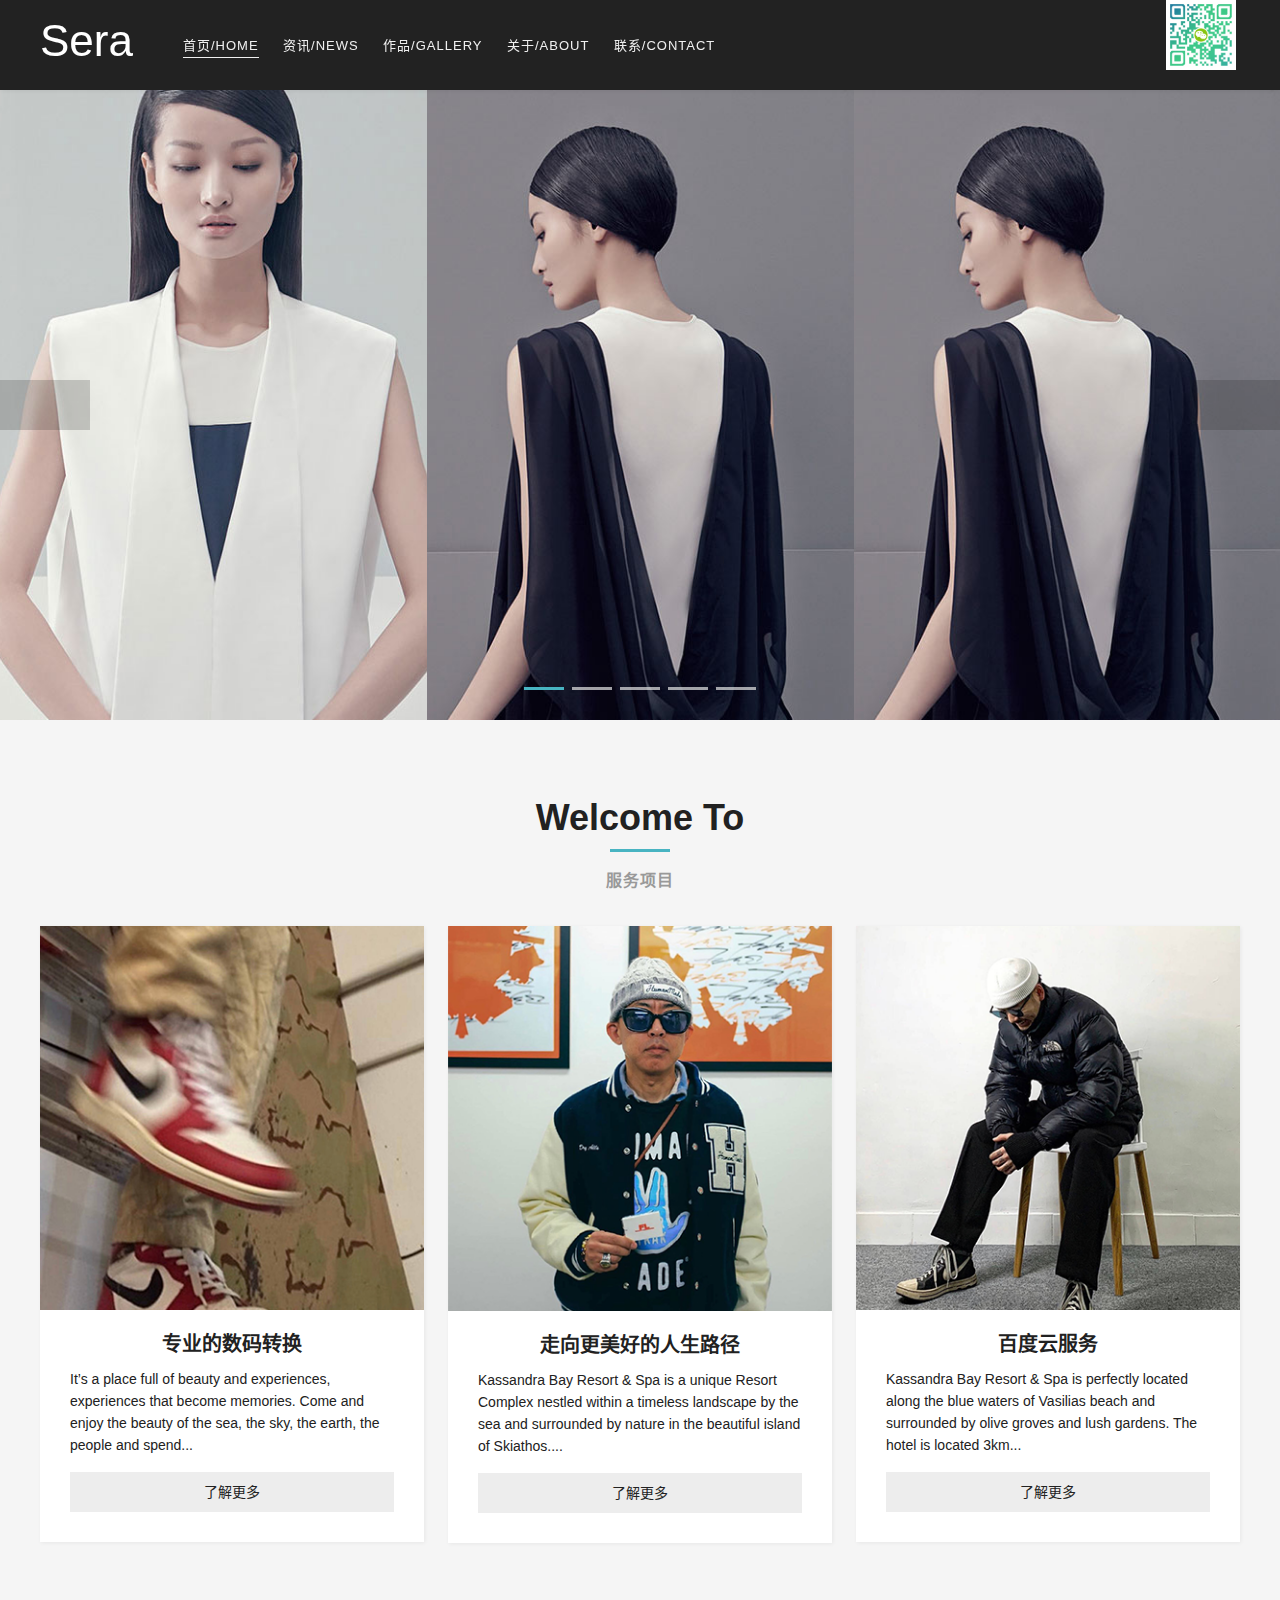
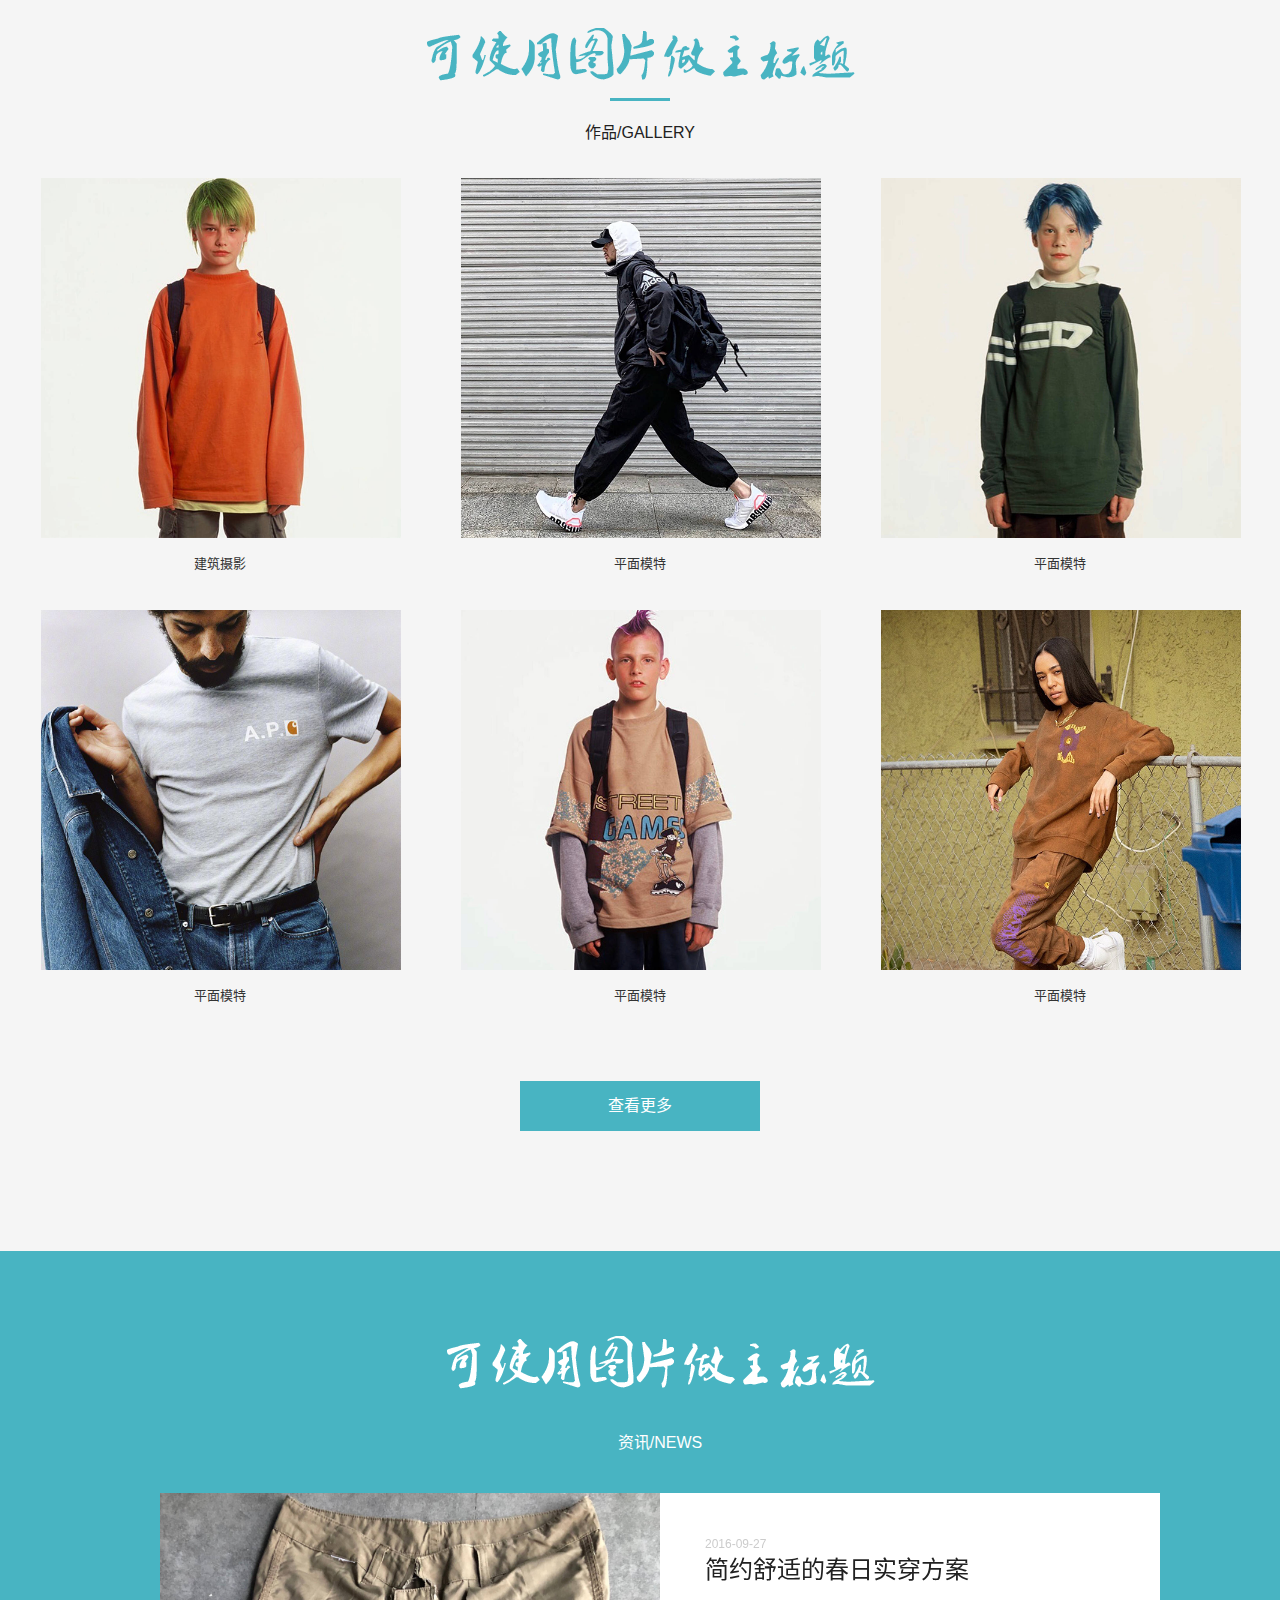
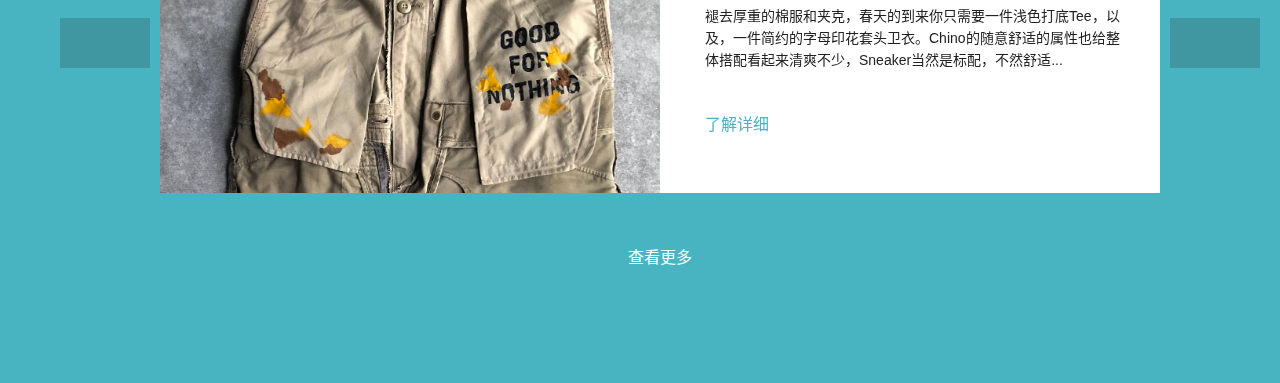
==== commit a516e322: "Update index.htm" ====
--- a/index.htm
+++ b/index.htm
@@ -176,23 +176,7 @@
 			<!-- section结束 -->
 
 			<!-- 关于 -->
-			<div class="section_2 home home_about">
-				<div class="bg_blur" style="background-image:url(images/about.jpg)" data-parallax-background "-inertia=-0.3-" 0.3 ""></div>
-				<div class="section_2_cell">
-					<div class="section_2_left">
-						<div class="section_title_2" data-scroll-reveal>
-							<p>关于/ABOUT</p>
-							<div class="setting"><img src="images/title1.png" /></div>
-						</div>
-						<div class="section_2_brief" data-scroll-reveal>
-							<p>Photography摄影是不断成长并充满活力的摄影工作室， 从事创意婚纱、个性写真及商业广告拍摄等高端专业摄影业务。 时光荏苒，宽地从一间60平米的小店，发展到1500平米的大棚， 并成为无数名人及时尚杂志官方指定摄影工作室。</p>
-						</div>
-						<div class="btn_1">
-							<a href="index-3.htm">了解详细</a>
-						</div>
-					</div>
-				</div>
-			</div>
+			
 			<!-- section2结束 -->
 
 			<!-- 画廊 -->
@@ -300,48 +284,9 @@
 		</div>
 
 		<!-- END -->
-		<div class="footer">
-			<div class="footer_cell">
-
-				<div class="foot_extend cf">
-					<div class="foot_img">
-						<!--下面img标签里填写底部图片地址-->
-						<img src="images/dd.jpg" />
-					</div>
-
-					<!--修改下方每个条目href的#可跳转链接地址   如果只有3列，修改for4为for3-->
-					<div class="foot_box for4">
-						<p>FRIENDSHIP LINK</p>
-
-					</div>
-					<div class="foot_box for4">
-						<p>SHOWCASE</p>
-						<a href="17.html">Diy图片/摄影/产品标题</a>
-						<a href="16.html">Diy图片/摄影/产品标题</a>
-						<a href="15.html">Diy图片/摄影/产品标题</a>
-
-					</div>
-					<div class="foot_box for4">
-						<p>NEWS</p>
-						<a href="12.html">简约舒适的春日实穿方案</a>
-						<a href="10.html">Street Snap灰色初春的气息</a>
-						<a href="9.html">春季联名款全面呈现</a>
-
-					</div>
-					<div class="foot_box for4">
-						<p>SERVICE</p>
-						<a href="6.html">专业的数码转换</a>
-						<a href="7.html">走向更美好的人生路径</a>
-						<a href="8.html">百度云服务</a>
-
-					</div>
-				</div>
-
-			</div>
-
-		</div>
+		
 		<script type='text/javascript' src="js/smoothscroll.js"></script>
 
 	</body>
 
-	</html>+	</html>
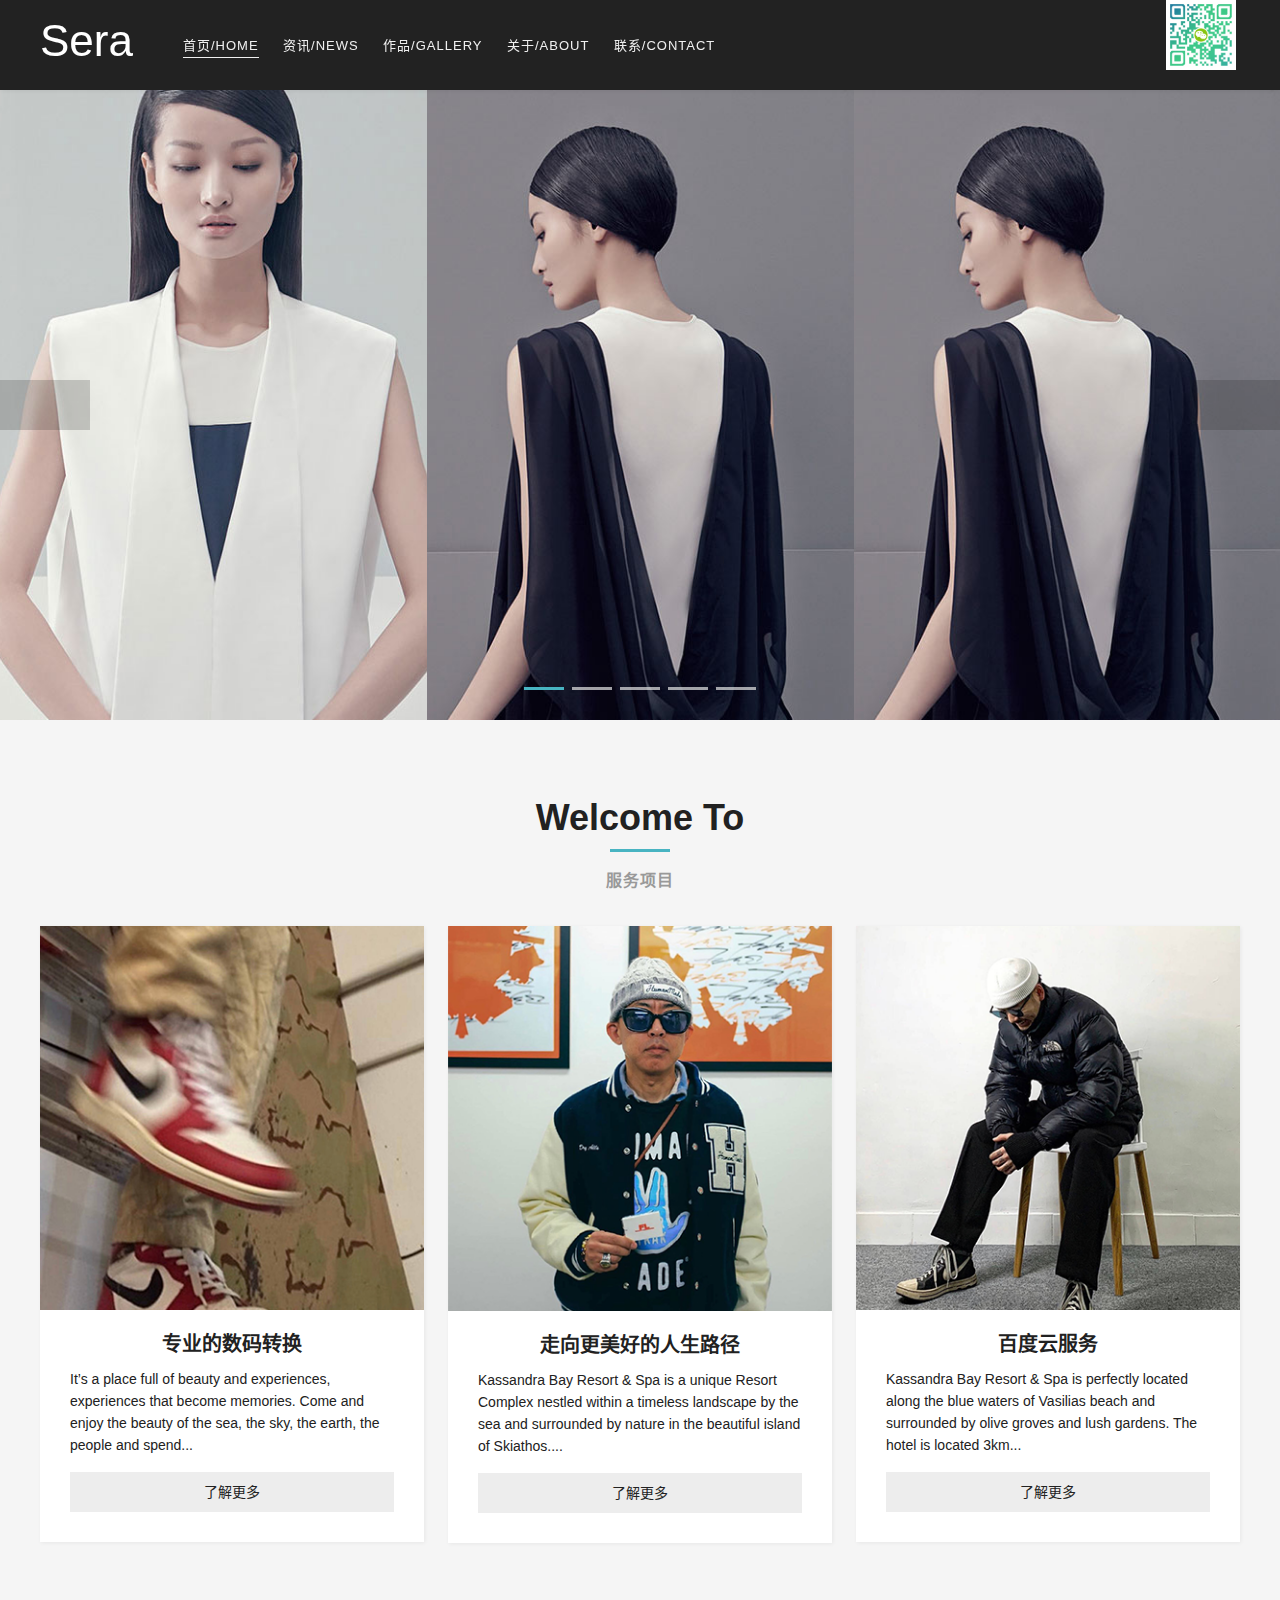
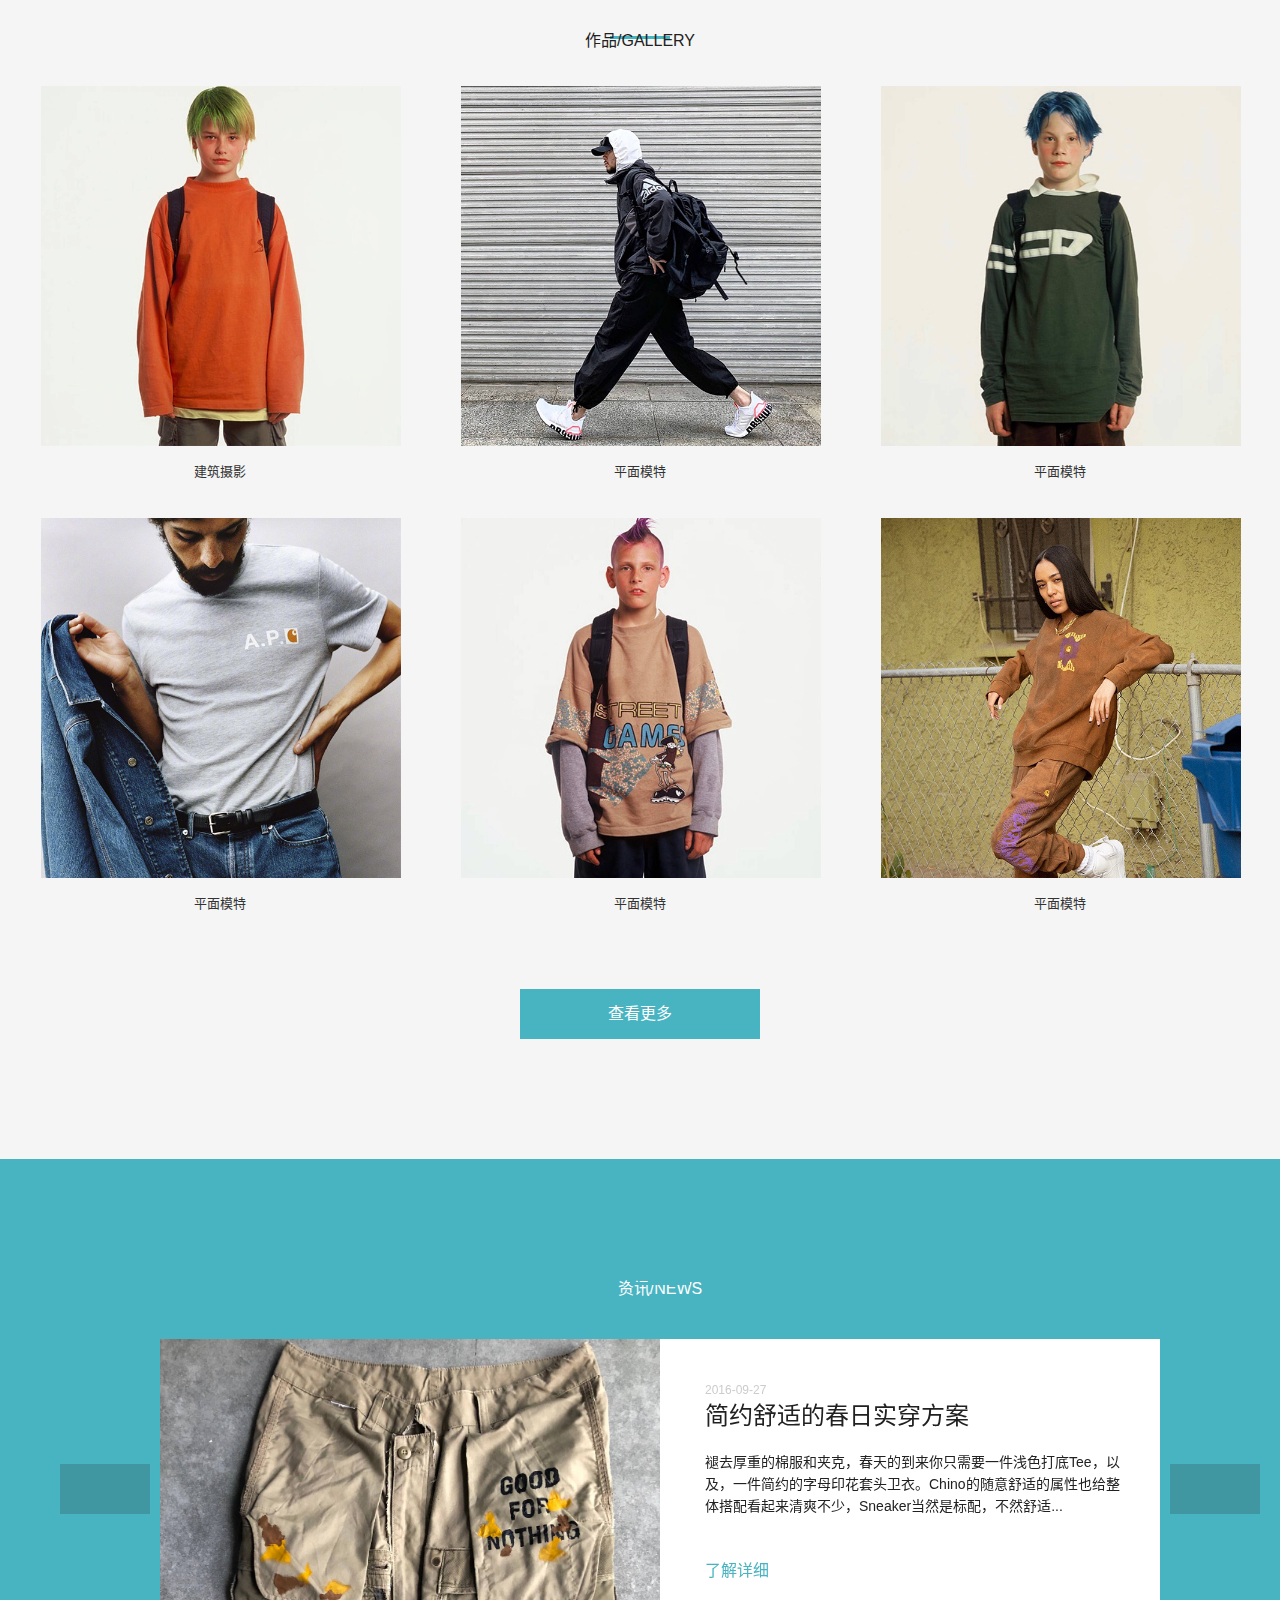
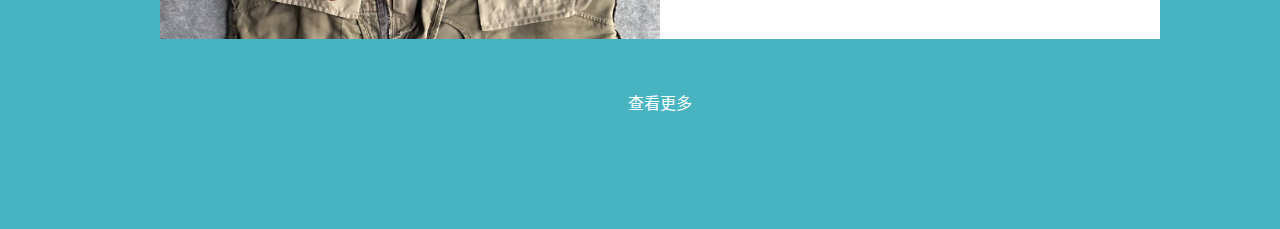
==== commit 151b4e2a: "Update index.htm" ====
--- a/index.htm
+++ b/index.htm
@@ -183,7 +183,7 @@
 
 			<div class="section home">
 				<div class="section_title_1" data-scroll-reveal="" data-scroll-reveal-id="7" data-scroll-reveal-initialized="true" data-scroll-reveal-complete="true">
-					<p><img src="images/title2.png"></p>
+					<p></p>
 					<div class="setting">作品/GALLERY</div>
 				</div>
 				<div class="gallery_list" data-scroll-reveal="" data-scroll-reveal-id="8" data-scroll-reveal-initialized="true" data-scroll-reveal-complete="true">
@@ -216,7 +216,7 @@
 				<div class="alpha_bg" style="background-image:url(images/1.jpg)" data-parallax-background "-inertia=-0.2-" 0.2 ""></div>
 				<div class="section_2_cell">
 					<div class="section_title_3" data-scroll-reveal>
-						<p><img src="images/title1.png" /></p>
+						<p></p>
 						<div class="setting">资讯/NEWS</div>
 					</div>
 					<div id="news_slider" style="height:300px;" class="owl-carousel" data-scroll-reveal>
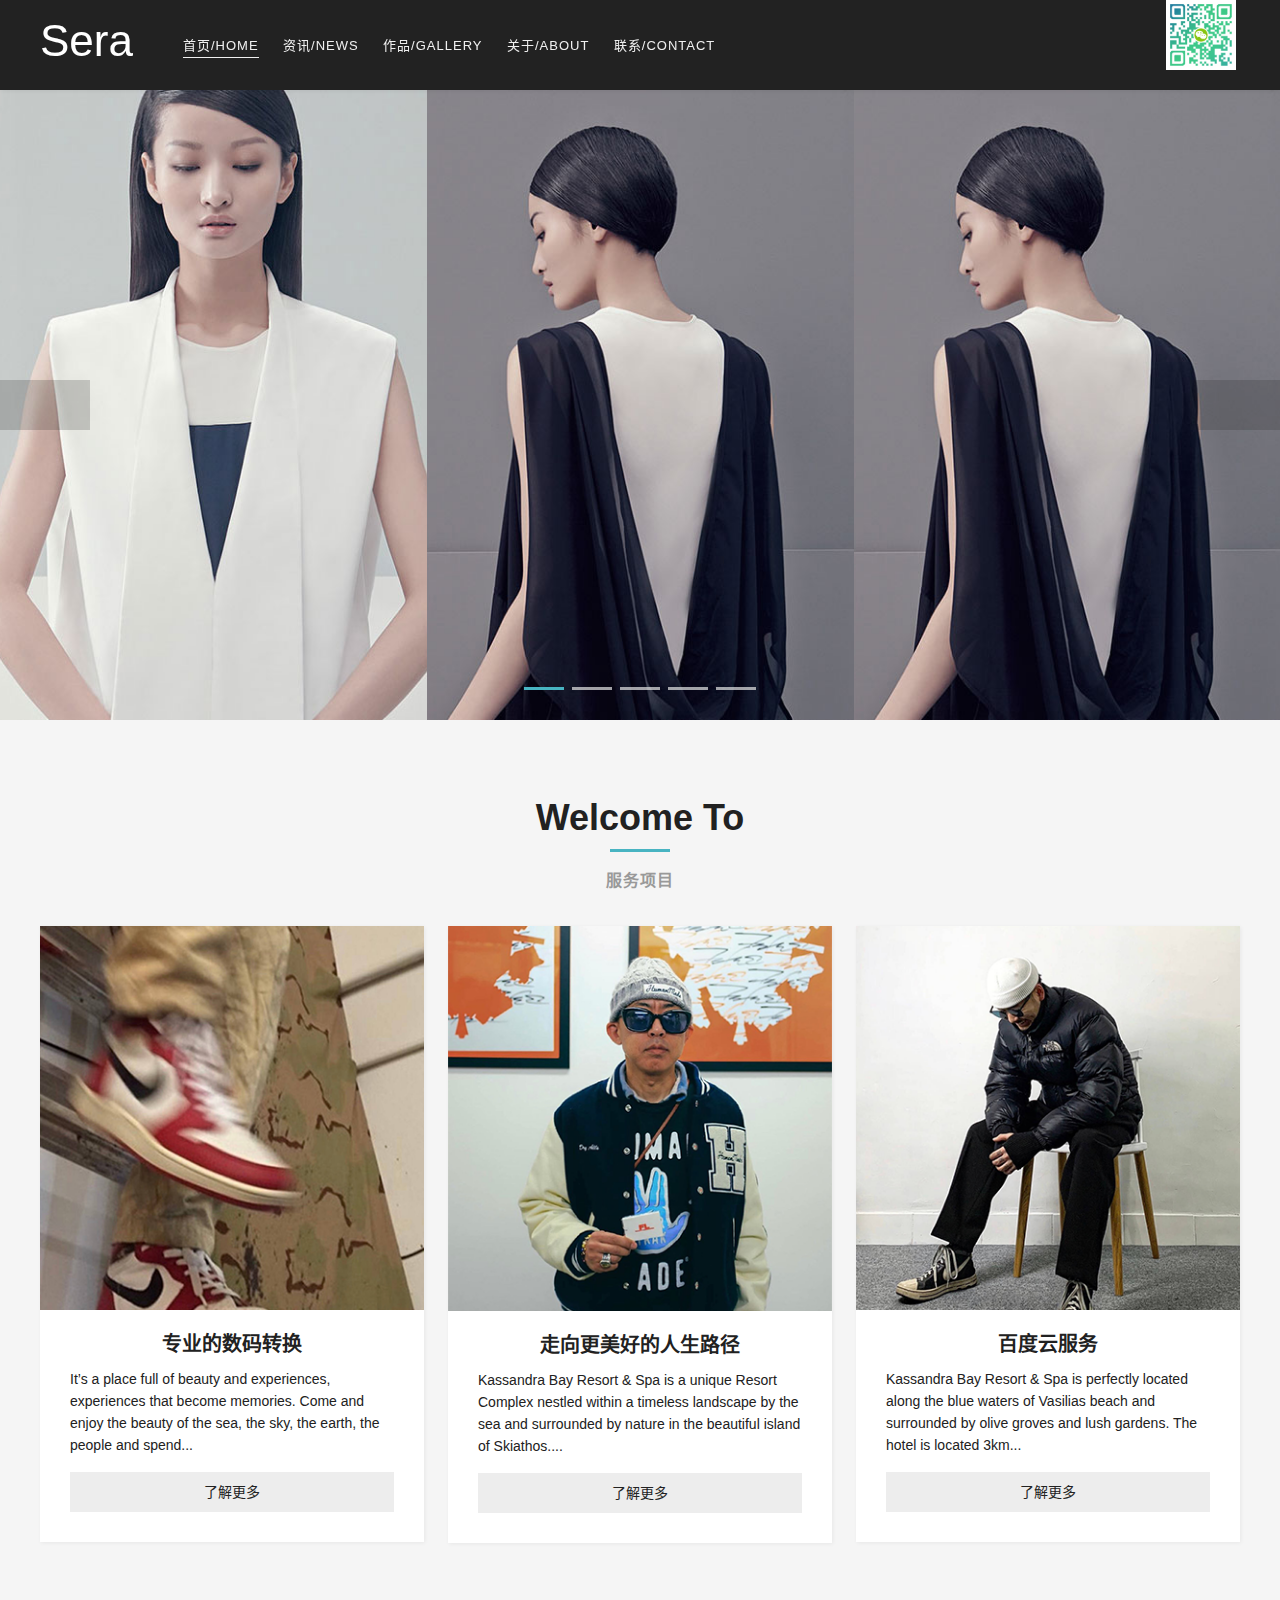
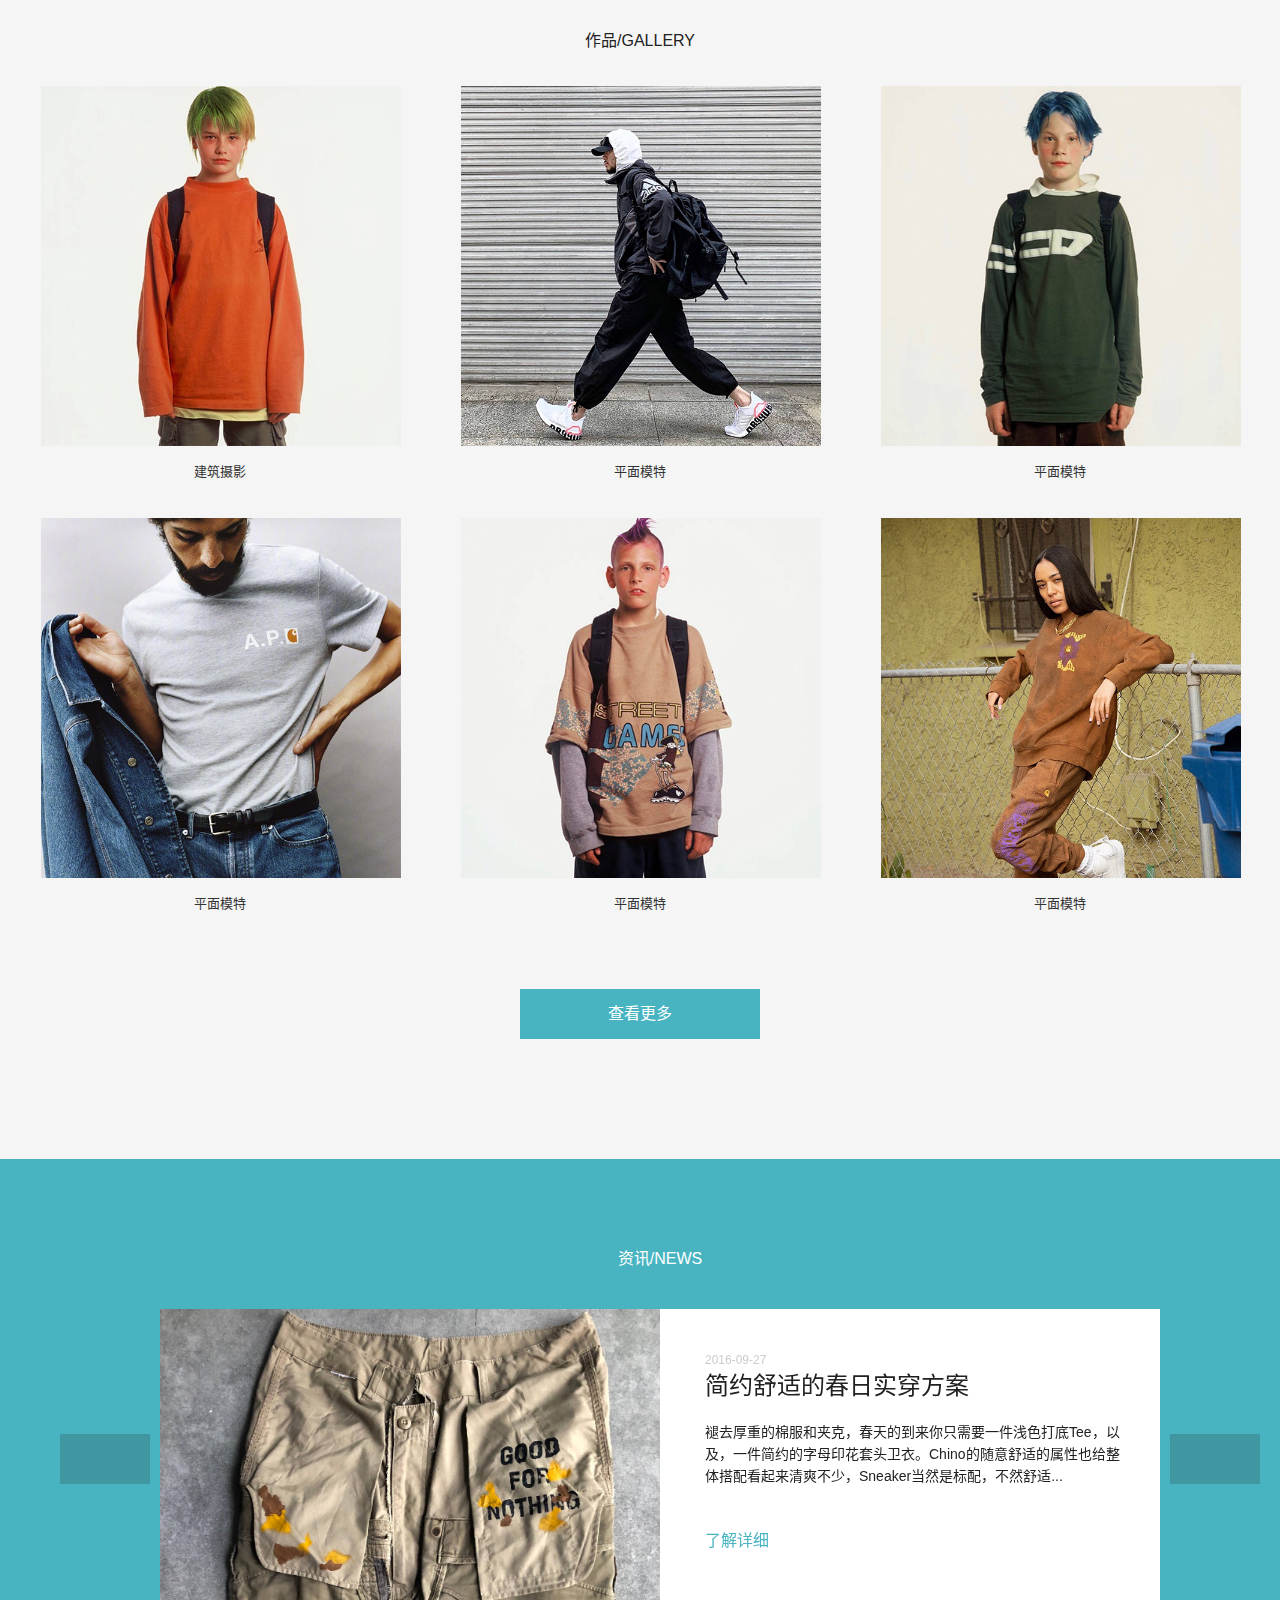
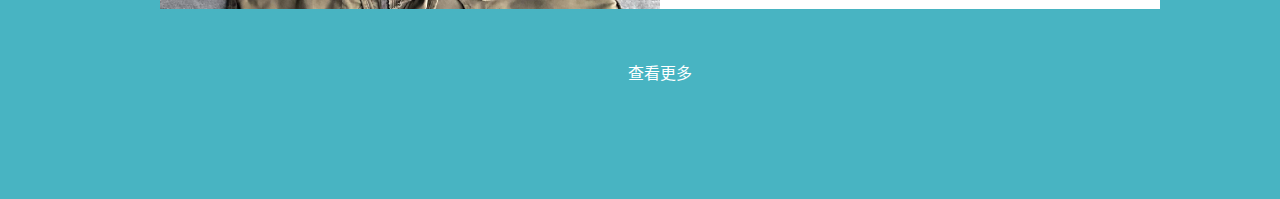
==== commit d52970ca: "Update index.htm" ====
--- a/index.htm
+++ b/index.htm
@@ -183,7 +183,7 @@
 
 			<div class="section home">
 				<div class="section_title_1" data-scroll-reveal="" data-scroll-reveal-id="7" data-scroll-reveal-initialized="true" data-scroll-reveal-complete="true">
-					<p></p>
+					
 					<div class="setting">作品/GALLERY</div>
 				</div>
 				<div class="gallery_list" data-scroll-reveal="" data-scroll-reveal-id="8" data-scroll-reveal-initialized="true" data-scroll-reveal-complete="true">
@@ -216,7 +216,7 @@
 				<div class="alpha_bg" style="background-image:url(images/1.jpg)" data-parallax-background "-inertia=-0.2-" 0.2 ""></div>
 				<div class="section_2_cell">
 					<div class="section_title_3" data-scroll-reveal>
-						<p></p>
+						
 						<div class="setting">资讯/NEWS</div>
 					</div>
 					<div id="news_slider" style="height:300px;" class="owl-carousel" data-scroll-reveal>
